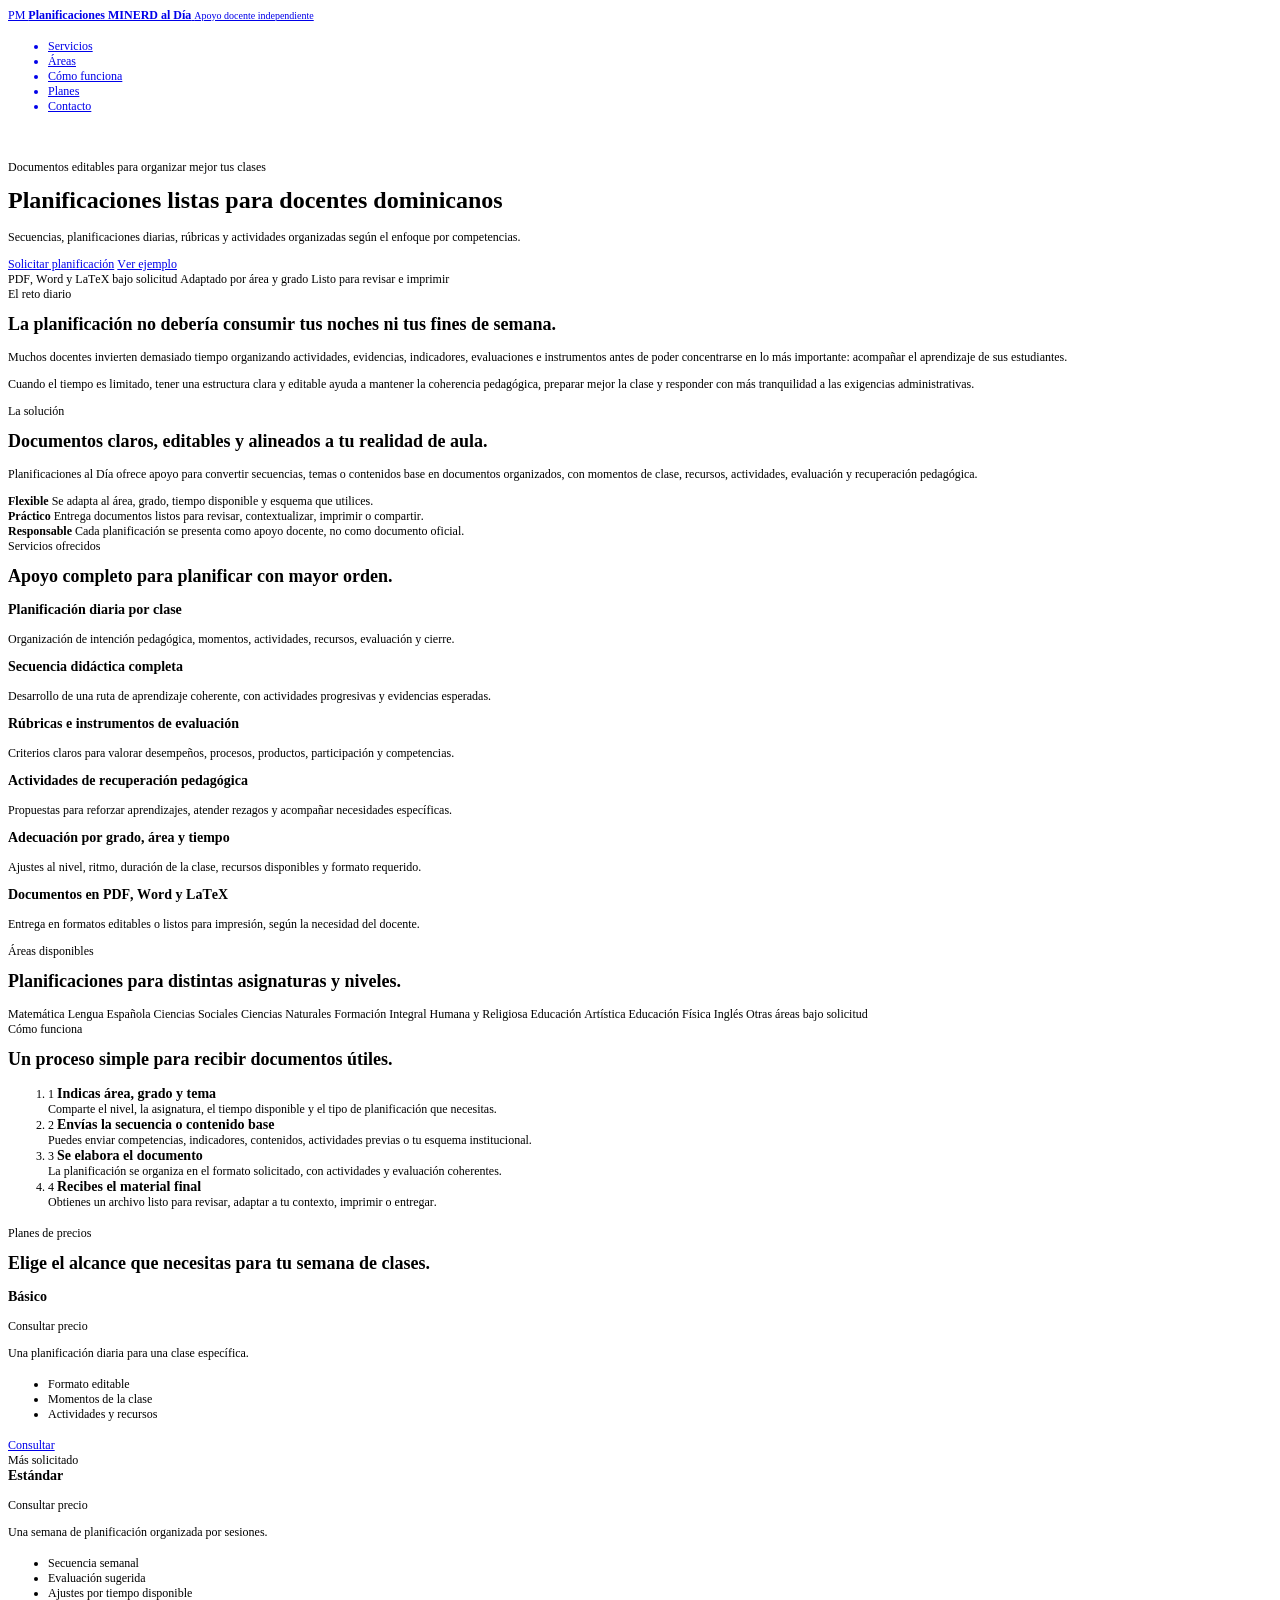
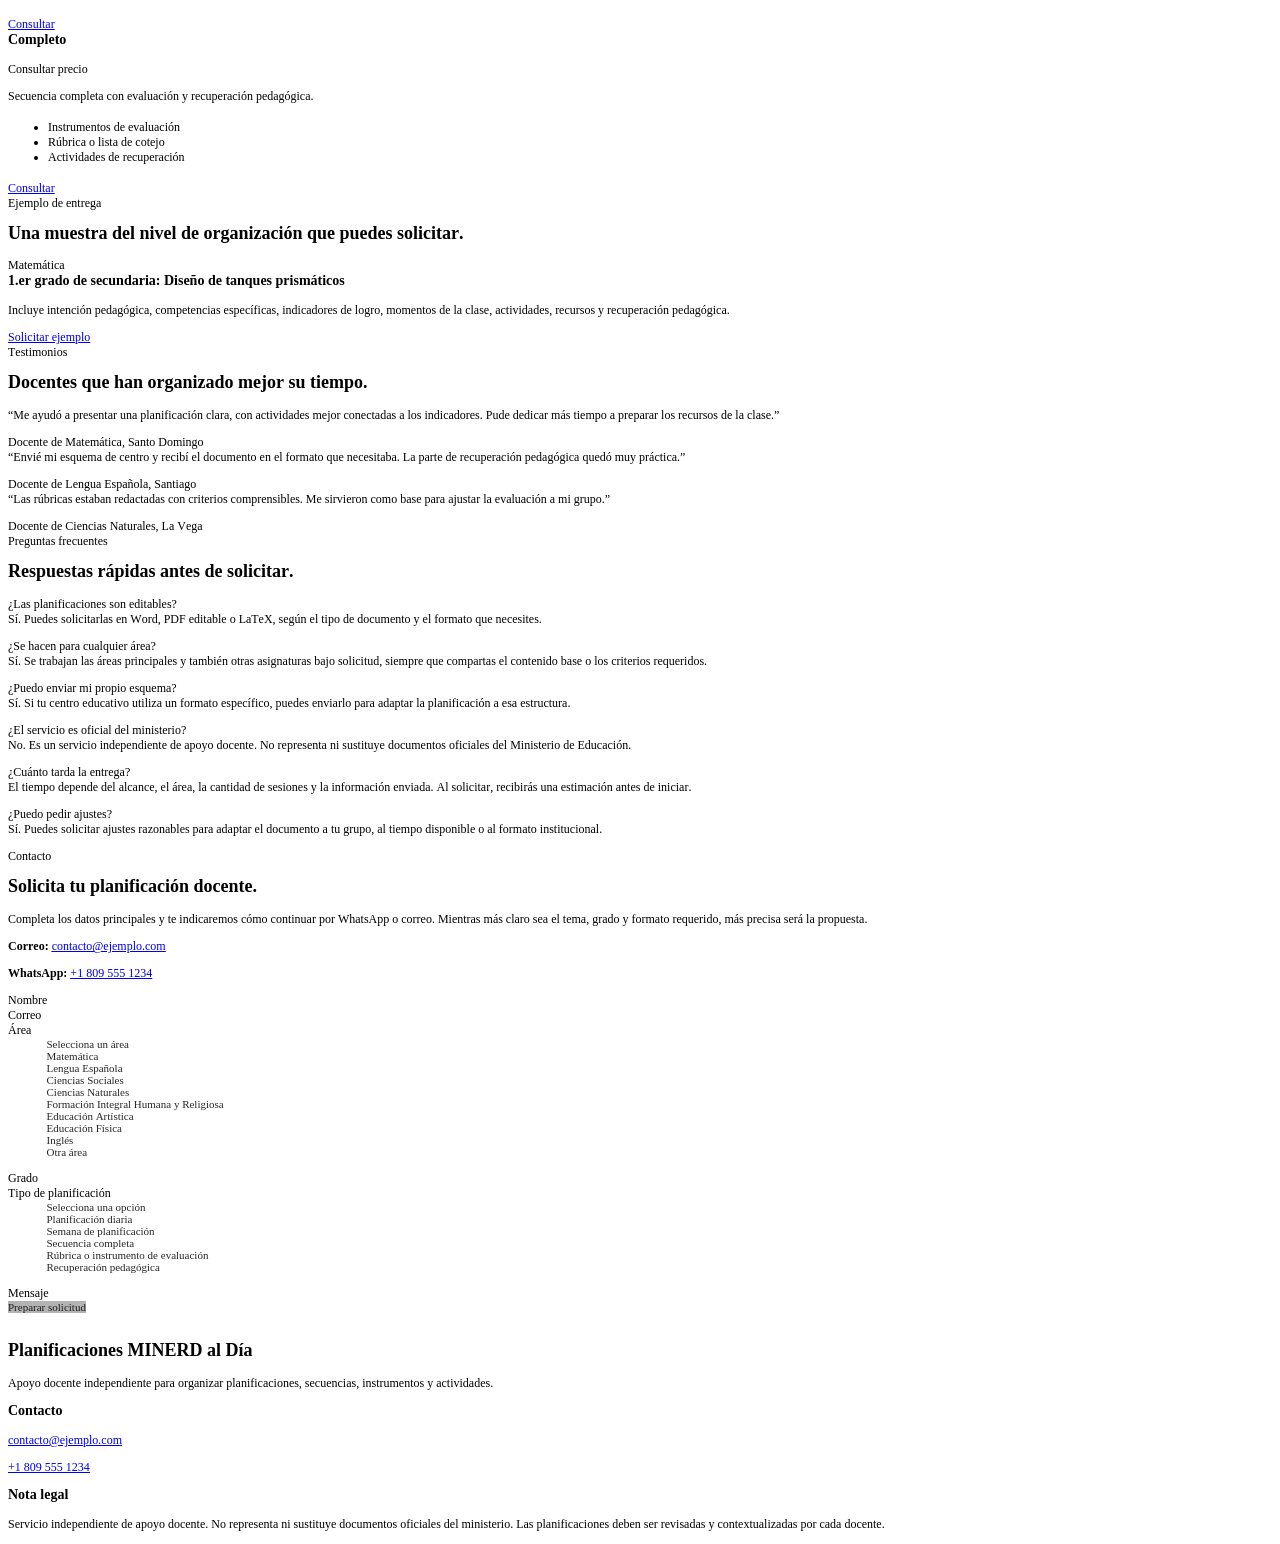
==== index.html @ 09264310 "Add files via upload" ====
<!DOCTYPE html PUBLIC "-//W3C//DTD HTML 4.01//EN" "http://www.w3.org/TR/html4/strict.dtd">
<html>
<head>
  <meta http-equiv="Content-Type" content="text/html; charset=utf-8">
  <meta http-equiv="Content-Style-Type" content="text/css">
  <title></title>
  <meta name="Description" content="Servicio independiente de apoyo docente con planificaciones diarias, secuencias didácticas, rúbricas y actividades organizadas para docentes de República Dominicana.">
  <meta name="Generator" content="Cocoa HTML Writer">
  <meta name="CocoaVersion" content="2685.6">
  <style type="text/css">
    p.p1 {margin: 0.0px 0.0px 0.0px 0.0px; font: 12.0px Times; color: #0000e9; -webkit-text-stroke: #0000e9}
    p.p2 {margin: 0.0px 0.0px 0.0px 0.0px; font: 12.0px Times; -webkit-text-stroke: #000000; min-height: 14.0px}
    p.p3 {margin: 0.0px 0.0px 12.0px 0.0px; font: 12.0px Times; -webkit-text-stroke: #000000}
    p.p5 {margin: 0.0px 0.0px 0.0px 0.0px; font: 12.0px Times; -webkit-text-stroke: #000000}
    p.p9 {margin: 0.0px 0.0px 12.0px 0.0px; font: 12.0px Times; color: #0000e9; -webkit-text-stroke: #0000e9}
    p.p10 {margin: 0.0px 0.0px 0.0px 0.0px; font: 11.0px Times; color: #000000; color: rgba(0, 0, 0, 0.85); -webkit-text-stroke: rgba(0, 0, 0, 0.85); background-color: #ffffff}
    p.p11 {margin: 0.0px 0.0px 0.0px 0.0px; font: 11.0px 'Helvetica Neue'; color: #000000; color: rgba(0, 0, 0, 0.85); -webkit-text-stroke: rgba(0, 0, 0, 0.85); background-color: #ffffff}
    p.p12 {margin: 0.0px 0.0px 0.0px 0.0px; font: 11.0px 'Helvetica Neue'; color: #000000; color: rgba(0, 0, 0, 0.85); -webkit-text-stroke: rgba(0, 0, 0, 0.85); min-height: 13.0px}
    p.p13 {margin: 0.0px 0.0px 0.0px 0.0px; font: 11.0px 'Helvetica Neue'; color: #000000; color: rgba(0, 0, 0, 0.85); -webkit-text-stroke: rgba(0, 0, 0, 0.85)}
    p.p14 {margin: 0.0px 0.0px 12.0px 0.0px; font: 12.0px Times; -webkit-text-stroke: #000000; min-height: 14.0px}
    li.li1 {margin: 0.0px 0.0px 0.0px 0.0px; font: 12.0px Times; color: #0000e9; -webkit-text-stroke: #0000e9}
    li.li5 {margin: 0.0px 0.0px 0.0px 0.0px; font: 12.0px Times; -webkit-text-stroke: #000000}
    span.s1 {text-decoration: underline ; font-kerning: none}
    span.s2 {font: 10.0px Times; text-decoration: underline ; font-kerning: none}
    span.s3 {-webkit-text-stroke: 0px #000000}
    span.s4 {font-kerning: none}
    span.s5 {font-kerning: none; color: #000000; -webkit-text-stroke: 0px #000000}
    span.s6 {font: 14.0px Times; font-kerning: none}
    span.s7 {text-decoration: underline ; font-kerning: none; -webkit-text-stroke: 0px #0000e9}
    span.s8 {font: 11.0px 'Helvetica Neue'; font-kerning: none}
    span.s9 {font: 11.0px Times; font-kerning: none}
    span.s10 {font-kerning: none; background-color: #ffffff}
    span.s11 {font-kerning: none; background-color: #b3b3b3}
    ol.ol1 {list-style-type: decimal}
    ul.ul1 {list-style-type: disc}
  </style>
</head>
<body>
<p class="p1"><span class="s1">PM <b>Planificaciones MINERD al Día</b> </span><span class="s2">Apoyo docente independiente</span></p>
<ul class="ul1">
  <li class="li1"><span class="s3"></span><span class="s1">Servicios</span></li>
  <li class="li1"><span class="s3"></span><span class="s1">Áreas</span></li>
  <li class="li1"><span class="s3"></span><span class="s1">Cómo funciona</span></li>
  <li class="li1"><span class="s3"></span><span class="s1">Planes</span></li>
  <li class="li1"><span class="s3"></span><span class="s1">Contacto</span></li>
</ul>
<p class="p2"><span class="s4"></span><br></p>
<p class="p2"><span class="s4"></span><br></p>
<p class="p3"><span class="s4">Documentos editables para organizar mejor tus clases</span></p>
<h1 style="margin: 0.0px 0.0px 16.1px 0.0px; font: 24.0px Times; -webkit-text-stroke: #000000"><span class="s4"><b>Planificaciones listas para docentes dominicanos</b></span></h1>
<p class="p3"><span class="s4">Secuencias, planificaciones diarias, rúbricas y actividades organizadas según el enfoque por competencias.</span></p>
<p class="p1"><span class="s1">Solicitar planificación</span><span class="s5"> </span><span class="s1">Ver ejemplo</span></p>
<p class="p5"><span class="s4">PDF, Word y LaTeX bajo solicitud Adaptado por área y grado Listo para revisar e imprimir</span></p>
<p class="p3"><span class="s4">El reto diario</span></p>
<h2 style="margin: 0.0px 0.0px 14.9px 0.0px; font: 18.0px Times; -webkit-text-stroke: #000000"><span class="s4"><b>La planificación no debería consumir tus noches ni tus fines de semana.</b></span></h2>
<p class="p3"><span class="s4">Muchos docentes invierten demasiado tiempo organizando actividades, evidencias, indicadores, evaluaciones e instrumentos antes de poder concentrarse en lo más importante: acompañar el aprendizaje de sus estudiantes.</span></p>
<p class="p3"><span class="s4">Cuando el tiempo es limitado, tener una estructura clara y editable ayuda a mantener la coherencia pedagógica, preparar mejor la clase y responder con más tranquilidad a las exigencias administrativas.</span></p>
<p class="p3"><span class="s4">La solución</span></p>
<h2 style="margin: 0.0px 0.0px 14.9px 0.0px; font: 18.0px Times; -webkit-text-stroke: #000000"><span class="s4"><b>Documentos claros, editables y alineados a tu realidad de aula.</b></span></h2>
<p class="p3"><span class="s4">Planificaciones al Día ofrece apoyo para convertir secuencias, temas o contenidos base en documentos organizados, con momentos de clase, recursos, actividades, evaluación y recuperación pedagógica.</span></p>
<p class="p5"><span class="s4"><b>Flexible</b> Se adapta al área, grado, tiempo disponible y esquema que utilices.</span></p>
<p class="p5"><span class="s4"><b>Práctico</b> Entrega documentos listos para revisar, contextualizar, imprimir o compartir.</span></p>
<p class="p5"><span class="s4"><b>Responsable</b> Cada planificación se presenta como apoyo docente, no como documento oficial.</span></p>
<p class="p3"><span class="s4">Servicios ofrecidos</span></p>
<h2 style="margin: 0.0px 0.0px 14.9px 0.0px; font: 18.0px Times; -webkit-text-stroke: #000000"><span class="s4"><b>Apoyo completo para planificar con mayor orden.</b></span></h2>
<h3 style="margin: 0.0px 0.0px 14.0px 0.0px; font: 14.0px Times; -webkit-text-stroke: #000000"><span class="s4"><b>Planificación diaria por clase</b></span></h3>
<p class="p3"><span class="s4">Organización de intención pedagógica, momentos, actividades, recursos, evaluación y cierre.</span></p>
<h3 style="margin: 0.0px 0.0px 14.0px 0.0px; font: 14.0px Times; -webkit-text-stroke: #000000"><span class="s4"><b>Secuencia didáctica completa</b></span></h3>
<p class="p3"><span class="s4">Desarrollo de una ruta de aprendizaje coherente, con actividades progresivas y evidencias esperadas.</span></p>
<h3 style="margin: 0.0px 0.0px 14.0px 0.0px; font: 14.0px Times; -webkit-text-stroke: #000000"><span class="s4"><b>Rúbricas e instrumentos de evaluación</b></span></h3>
<p class="p3"><span class="s4">Criterios claros para valorar desempeños, procesos, productos, participación y competencias.</span></p>
<h3 style="margin: 0.0px 0.0px 14.0px 0.0px; font: 14.0px Times; -webkit-text-stroke: #000000"><span class="s4"><b>Actividades de recuperación pedagógica</b></span></h3>
<p class="p3"><span class="s4">Propuestas para reforzar aprendizajes, atender rezagos y acompañar necesidades específicas.</span></p>
<h3 style="margin: 0.0px 0.0px 14.0px 0.0px; font: 14.0px Times; -webkit-text-stroke: #000000"><span class="s4"><b>Adecuación por grado, área y tiempo</b></span></h3>
<p class="p3"><span class="s4">Ajustes al nivel, ritmo, duración de la clase, recursos disponibles y formato requerido.</span></p>
<h3 style="margin: 0.0px 0.0px 14.0px 0.0px; font: 14.0px Times; -webkit-text-stroke: #000000"><span class="s4"><b>Documentos en PDF, Word y LaTeX</b></span></h3>
<p class="p3"><span class="s4">Entrega en formatos editables o listos para impresión, según la necesidad del docente.</span></p>
<p class="p3"><span class="s4">Áreas disponibles</span></p>
<h2 style="margin: 0.0px 0.0px 14.9px 0.0px; font: 18.0px Times; -webkit-text-stroke: #000000"><span class="s4"><b>Planificaciones para distintas asignaturas y niveles.</b></span></h2>
<p class="p5"><span class="s4">Matemática Lengua Española Ciencias Sociales Ciencias Naturales Formación Integral Humana y Religiosa Educación Artística Educación Física Inglés Otras áreas bajo solicitud</span></p>
<p class="p3"><span class="s4">Cómo funciona</span></p>
<h2 style="margin: 0.0px 0.0px 14.9px 0.0px; font: 18.0px Times; -webkit-text-stroke: #000000"><span class="s4"><b>Un proceso simple para recibir documentos útiles.</b></span></h2>
<ol class="ol1">
  <li class="li5"><span class="s3"></span><span class="s4">1 </span><span class="s6"><b>Indicas área, grado y tema<br>
</b></span><span class="s4">Comparte el nivel, la asignatura, el tiempo disponible y el tipo de planificación que necesitas.</span></li>
  <li class="li5"><span class="s3"></span><span class="s4">2 </span><span class="s6"><b>Envías la secuencia o contenido base<br>
</b></span><span class="s4">Puedes enviar competencias, indicadores, contenidos, actividades previas o tu esquema institucional.</span></li>
  <li class="li5"><span class="s3"></span><span class="s4">3 </span><span class="s6"><b>Se elabora el documento<br>
</b></span><span class="s4">La planificación se organiza en el formato solicitado, con actividades y evaluación coherentes.</span></li>
  <li class="li5"><span class="s3"></span><span class="s4">4 </span><span class="s6"><b>Recibes el material final<br>
</b></span><span class="s4">Obtienes un archivo listo para revisar, adaptar a tu contexto, imprimir o entregar.</span></li>
</ol>
<p class="p3"><span class="s4">Planes de precios</span></p>
<h2 style="margin: 0.0px 0.0px 14.9px 0.0px; font: 18.0px Times; -webkit-text-stroke: #000000"><span class="s4"><b>Elige el alcance que necesitas para tu semana de clases.</b></span></h2>
<h3 style="margin: 0.0px 0.0px 14.0px 0.0px; font: 14.0px Times; -webkit-text-stroke: #000000"><span class="s4"><b>Básico</b></span></h3>
<p class="p3"><span class="s4">Consultar precio</span></p>
<p class="p3"><span class="s4">Una planificación diaria para una clase específica.</span></p>
<ul class="ul1">
  <li class="li5"><span class="s3"></span><span class="s4">Formato editable</span></li>
  <li class="li5"><span class="s3"></span><span class="s4">Momentos de la clase</span></li>
  <li class="li5"><span class="s3"></span><span class="s4">Actividades y recursos</span></li>
</ul>
<p class="p1"><span class="s1">Consultar</span></p>
<p class="p5"><span class="s4">Más solicitado</span></p>
<h3 style="margin: 0.0px 0.0px 14.0px 0.0px; font: 14.0px Times; -webkit-text-stroke: #000000"><span class="s4"><b>Estándar</b></span></h3>
<p class="p3"><span class="s4">Consultar precio</span></p>
<p class="p3"><span class="s4">Una semana de planificación organizada por sesiones.</span></p>
<ul class="ul1">
  <li class="li5"><span class="s3"></span><span class="s4">Secuencia semanal</span></li>
  <li class="li5"><span class="s3"></span><span class="s4">Evaluación sugerida</span></li>
  <li class="li5"><span class="s3"></span><span class="s4">Ajustes por tiempo disponible</span></li>
</ul>
<p class="p1"><span class="s1">Consultar</span></p>
<h3 style="margin: 0.0px 0.0px 14.0px 0.0px; font: 14.0px Times; -webkit-text-stroke: #000000"><span class="s4"><b>Completo</b></span></h3>
<p class="p3"><span class="s4">Consultar precio</span></p>
<p class="p3"><span class="s4">Secuencia completa con evaluación y recuperación pedagógica.</span></p>
<ul class="ul1">
  <li class="li5"><span class="s3"></span><span class="s4">Instrumentos de evaluación</span></li>
  <li class="li5"><span class="s3"></span><span class="s4">Rúbrica o lista de cotejo</span></li>
  <li class="li5"><span class="s3"></span><span class="s4">Actividades de recuperación</span></li>
</ul>
<p class="p1"><span class="s1">Consultar</span></p>
<p class="p3"><span class="s4">Ejemplo de entrega</span></p>
<h2 style="margin: 0.0px 0.0px 14.9px 0.0px; font: 18.0px Times; -webkit-text-stroke: #000000"><span class="s4"><b>Una muestra del nivel de organización que puedes solicitar.</b></span></h2>
<p class="p5"><span class="s4">Matemática</span></p>
<h3 style="margin: 0.0px 0.0px 14.0px 0.0px; font: 14.0px Times; -webkit-text-stroke: #000000"><span class="s4"><b>1.er grado de secundaria: Diseño de tanques prismáticos</b></span></h3>
<p class="p3"><span class="s4">Incluye intención pedagógica, competencias específicas, indicadores de logro, momentos de la clase, actividades, recursos y recuperación pedagógica.</span></p>
<p class="p1"><span class="s1">Solicitar ejemplo</span></p>
<p class="p3"><span class="s4">Testimonios</span></p>
<h2 style="margin: 0.0px 0.0px 14.9px 0.0px; font: 18.0px Times; -webkit-text-stroke: #000000"><span class="s4"><b>Docentes que han organizado mejor su tiempo.</b></span></h2>
<blockquote style="margin: 0.0px 40.0px 12.0px 40.0px; text-indent: -40.0px; font: 12.0px Times; -webkit-text-stroke: #000000"><span class="s4">“Me ayudó a presentar una planificación clara, con actividades mejor conectadas a los indicadores. Pude dedicar más tiempo a preparar los recursos de la clase.”</span></blockquote>
<p class="p5"><span class="s4">Docente de Matemática, Santo Domingo</span></p>
<blockquote style="margin: 0.0px 40.0px 12.0px 40.0px; text-indent: -40.0px; font: 12.0px Times; -webkit-text-stroke: #000000"><span class="s4">“Envié mi esquema de centro y recibí el documento en el formato que necesitaba. La parte de recuperación pedagógica quedó muy práctica.”</span></blockquote>
<p class="p5"><span class="s4">Docente de Lengua Española, Santiago</span></p>
<blockquote style="margin: 0.0px 40.0px 12.0px 40.0px; text-indent: -40.0px; font: 12.0px Times; -webkit-text-stroke: #000000"><span class="s4">“Las rúbricas estaban redactadas con criterios comprensibles. Me sirvieron como base para ajustar la evaluación a mi grupo.”</span></blockquote>
<p class="p5"><span class="s4">Docente de Ciencias Naturales, La Vega</span></p>
<p class="p3"><span class="s4">Preguntas frecuentes</span></p>
<h2 style="margin: 0.0px 0.0px 14.9px 0.0px; font: 18.0px Times; -webkit-text-stroke: #000000"><span class="s4"><b>Respuestas rápidas antes de solicitar.</b></span></h2>
<p class="p5"><span class="s4">¿Las planificaciones son editables?</span></p>
<p class="p3"><span class="s4">Sí. Puedes solicitarlas en Word, PDF editable o LaTeX, según el tipo de documento y el formato que necesites.</span></p>
<p class="p5"><span class="s4">¿Se hacen para cualquier área?</span></p>
<p class="p3"><span class="s4">Sí. Se trabajan las áreas principales y también otras asignaturas bajo solicitud, siempre que compartas el contenido base o los criterios requeridos.</span></p>
<p class="p5"><span class="s4">¿Puedo enviar mi propio esquema?</span></p>
<p class="p3"><span class="s4">Sí. Si tu centro educativo utiliza un formato específico, puedes enviarlo para adaptar la planificación a esa estructura.</span></p>
<p class="p5"><span class="s4">¿El servicio es oficial del ministerio?</span></p>
<p class="p3"><span class="s4">No. Es un servicio independiente de apoyo docente. No representa ni sustituye documentos oficiales del Ministerio de Educación.</span></p>
<p class="p5"><span class="s4">¿Cuánto tarda la entrega?</span></p>
<p class="p3"><span class="s4">El tiempo depende del alcance, el área, la cantidad de sesiones y la información enviada. Al solicitar, recibirás una estimación antes de iniciar.</span></p>
<p class="p5"><span class="s4">¿Puedo pedir ajustes?</span></p>
<p class="p3"><span class="s4">Sí. Puedes solicitar ajustes razonables para adaptar el documento a tu grupo, al tiempo disponible o al formato institucional.</span></p>
<p class="p3"><span class="s4">Contacto</span></p>
<h2 style="margin: 0.0px 0.0px 14.9px 0.0px; font: 18.0px Times; -webkit-text-stroke: #000000"><span class="s4"><b>Solicita tu planificación docente.</b></span></h2>
<p class="p3"><span class="s4">Completa los datos principales y te indicaremos cómo continuar por WhatsApp o correo. Mientras más claro sea el tema, grado y formato requerido, más precisa será la propuesta.</span></p>
<p class="p9"><span class="s5"><b>Correo:</b> <a href="mailto:contacto@ejemplo.com"><span class="s7">contacto@ejemplo.com</span></a></span></p>
<p class="p9"><span class="s5"><b>WhatsApp:</b> <a href="https://wa.me/18095551234?text=Hola%2C%20quiero%20solicitar%20una%20planificaci%C3%B3n%20docente."><span class="s7">+1 809 555 1234</span></a></span></p>
<p class="p5"><span class="s4">Nombre</span></p>
<p class="p5"><span class="s4">Correo</span></p>
<p class="p5"><span class="s4">Área</span></p>
<p class="p10"><span class="s8"><span class="Apple-converted-space">              </span></span><span class="s4">Selecciona un área</span></p>
<p class="p11"><span class="s4"><span class="Apple-converted-space">              </span></span><span class="s9">Matemática</span></p>
<p class="p10"><span class="s8"><span class="Apple-converted-space">              </span></span><span class="s4">Lengua Española</span></p>
<p class="p10"><span class="s8"><span class="Apple-converted-space">              </span></span><span class="s4">Ciencias Sociales</span></p>
<p class="p10"><span class="s8"><span class="Apple-converted-space">              </span></span><span class="s4">Ciencias Naturales</span></p>
<p class="p10"><span class="s8"><span class="Apple-converted-space">              </span></span><span class="s4">Formación Integral Humana y Religiosa</span></p>
<p class="p10"><span class="s8"><span class="Apple-converted-space">              </span></span><span class="s4">Educación Artística</span></p>
<p class="p10"><span class="s8"><span class="Apple-converted-space">              </span></span><span class="s4">Educación Física</span></p>
<p class="p11"><span class="s4"><span class="Apple-converted-space">              </span></span><span class="s9">Inglés</span></p>
<p class="p11"><span class="s4"><span class="Apple-converted-space">              </span></span><span class="s9">Otra área</span></p>
<p class="p12"><span class="s10"><span class="Apple-converted-space">            </span></span></p>
<p class="p5"><span class="s4">Grado</span></p>
<p class="p5"><span class="s4">Tipo de planificación</span></p>
<p class="p10"><span class="s8"><span class="Apple-converted-space">              </span></span><span class="s4">Selecciona una opción</span></p>
<p class="p10"><span class="s8"><span class="Apple-converted-space">              </span></span><span class="s4">Planificación diaria</span></p>
<p class="p10"><span class="s8"><span class="Apple-converted-space">              </span></span><span class="s4">Semana de planificación</span></p>
<p class="p10"><span class="s8"><span class="Apple-converted-space">              </span></span><span class="s4">Secuencia completa</span></p>
<p class="p10"><span class="s8"><span class="Apple-converted-space">              </span></span><span class="s4">Rúbrica o instrumento de evaluación</span></p>
<p class="p10"><span class="s8"><span class="Apple-converted-space">              </span></span><span class="s4">Recuperación pedagógica</span></p>
<p class="p12"><span class="s10"><span class="Apple-converted-space">            </span></span></p>
<p class="p5"><span class="s4">Mensaje</span></p>
<p class="p13"><span class="s11">Preparar solicitud</span></p>
<p class="p14"><span class="s4"></span><br></p>
<h2 style="margin: 0.0px 0.0px 14.9px 0.0px; font: 18.0px Times; -webkit-text-stroke: #000000"><span class="s4"><b>Planificaciones MINERD al Día</b></span></h2>
<p class="p3"><span class="s4">Apoyo docente independiente para organizar planificaciones, secuencias, instrumentos y actividades.</span></p>
<h3 style="margin: 0.0px 0.0px 14.0px 0.0px; font: 14.0px Times; -webkit-text-stroke: #000000"><span class="s4"><b>Contacto</b></span></h3>
<p class="p9"><span class="s1"><a href="mailto:contacto@ejemplo.com">contacto@ejemplo.com</a></span></p>
<p class="p9"><span class="s1"><a href="https://wa.me/18095551234?text=Hola%2C%20quiero%20solicitar%20una%20planificaci%C3%B3n%20docente.">+1 809 555 1234</a></span></p>
<h3 style="margin: 0.0px 0.0px 14.0px 0.0px; font: 14.0px Times; -webkit-text-stroke: #000000"><span class="s4"><b>Nota legal</b></span></h3>
<p class="p3"><span class="s4">Servicio independiente de apoyo docente. No representa ni sustituye documentos oficiales del ministerio. Las planificaciones deben ser revisadas y contextualizadas por cada docente.</span></p>
</body>
</html>
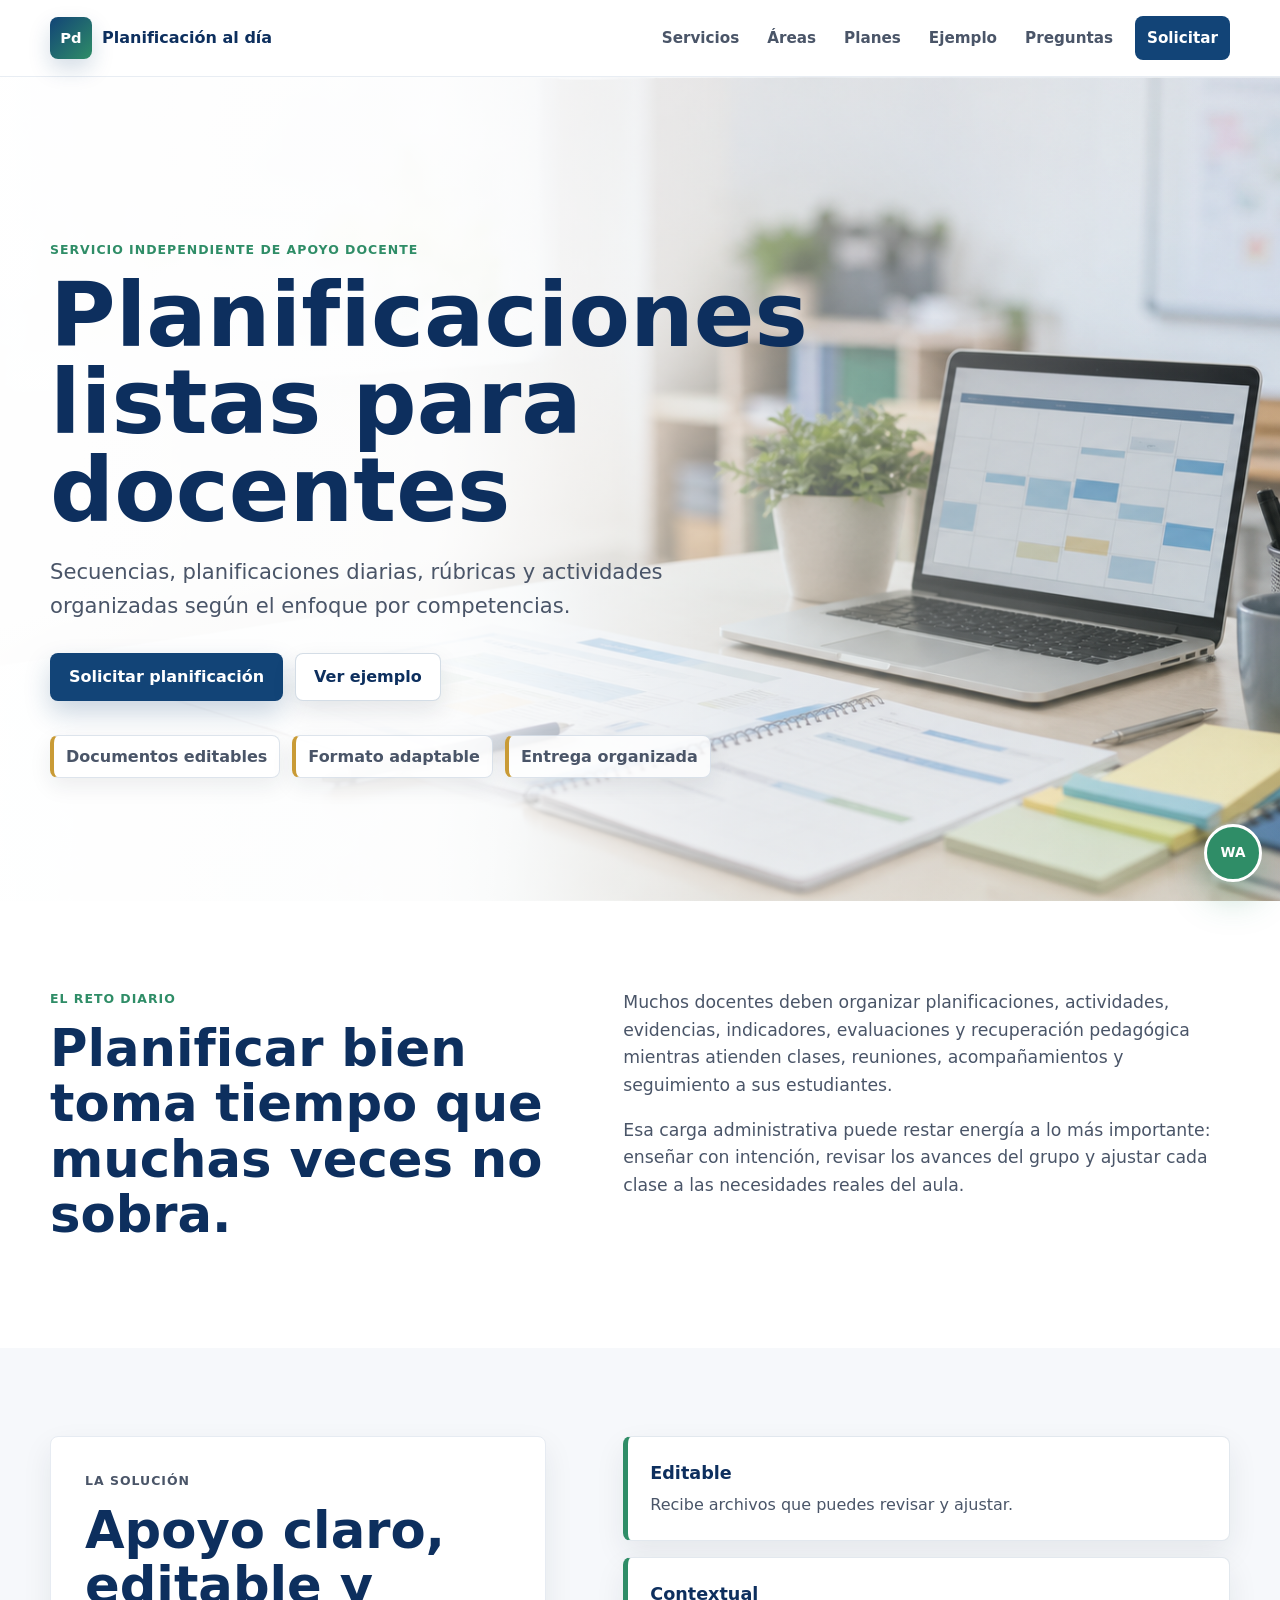
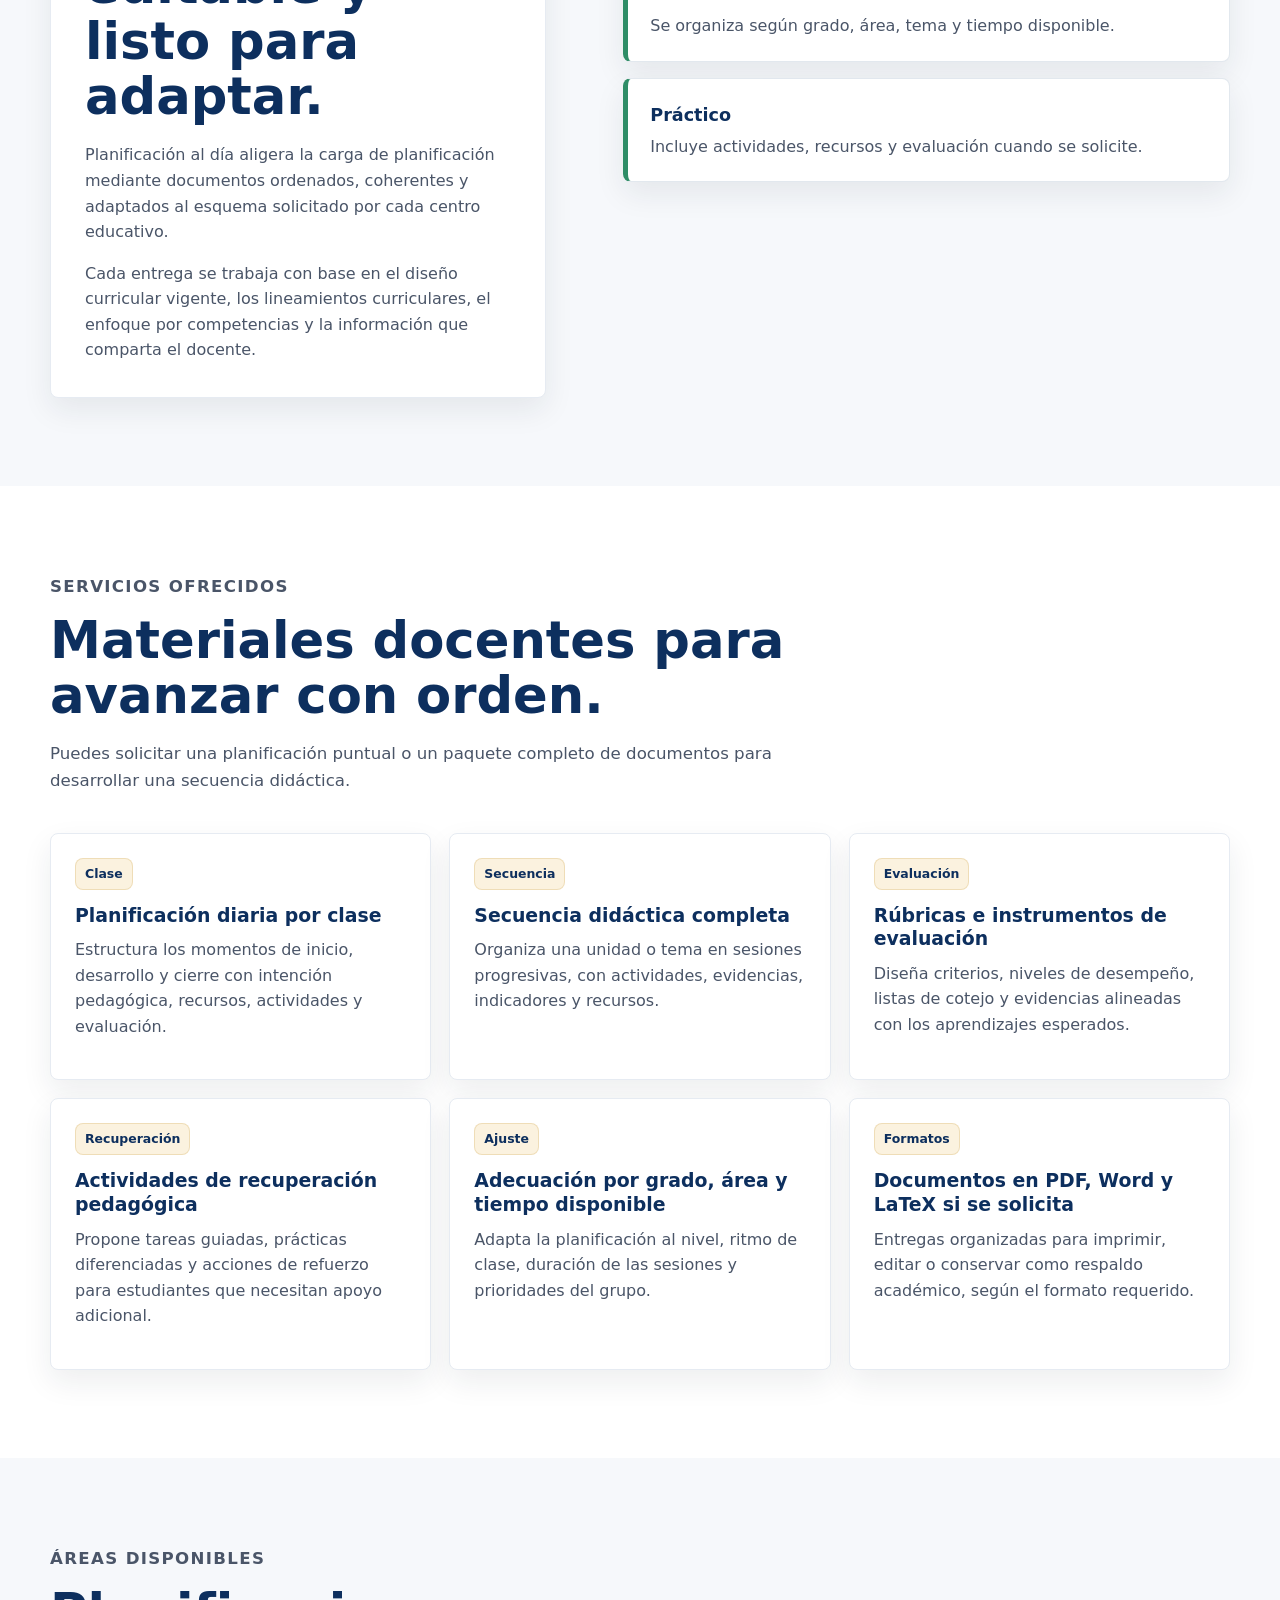
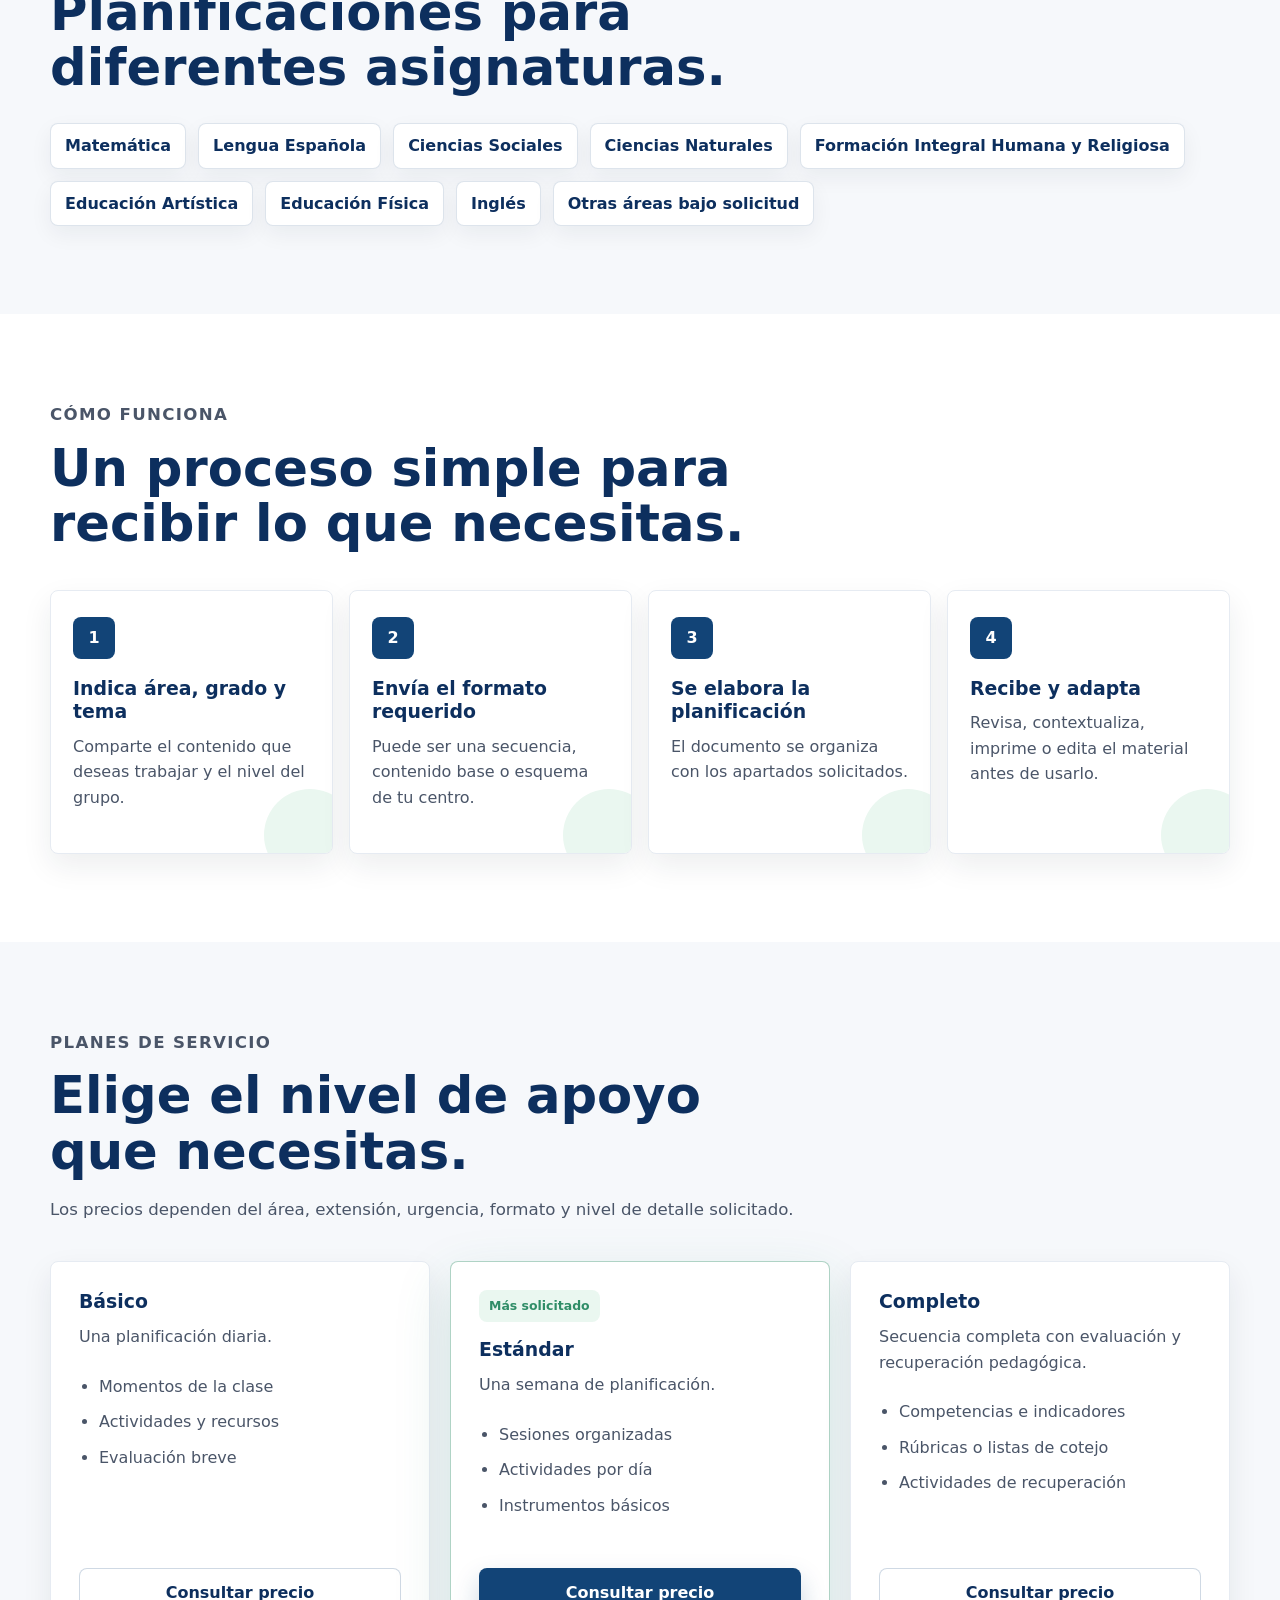
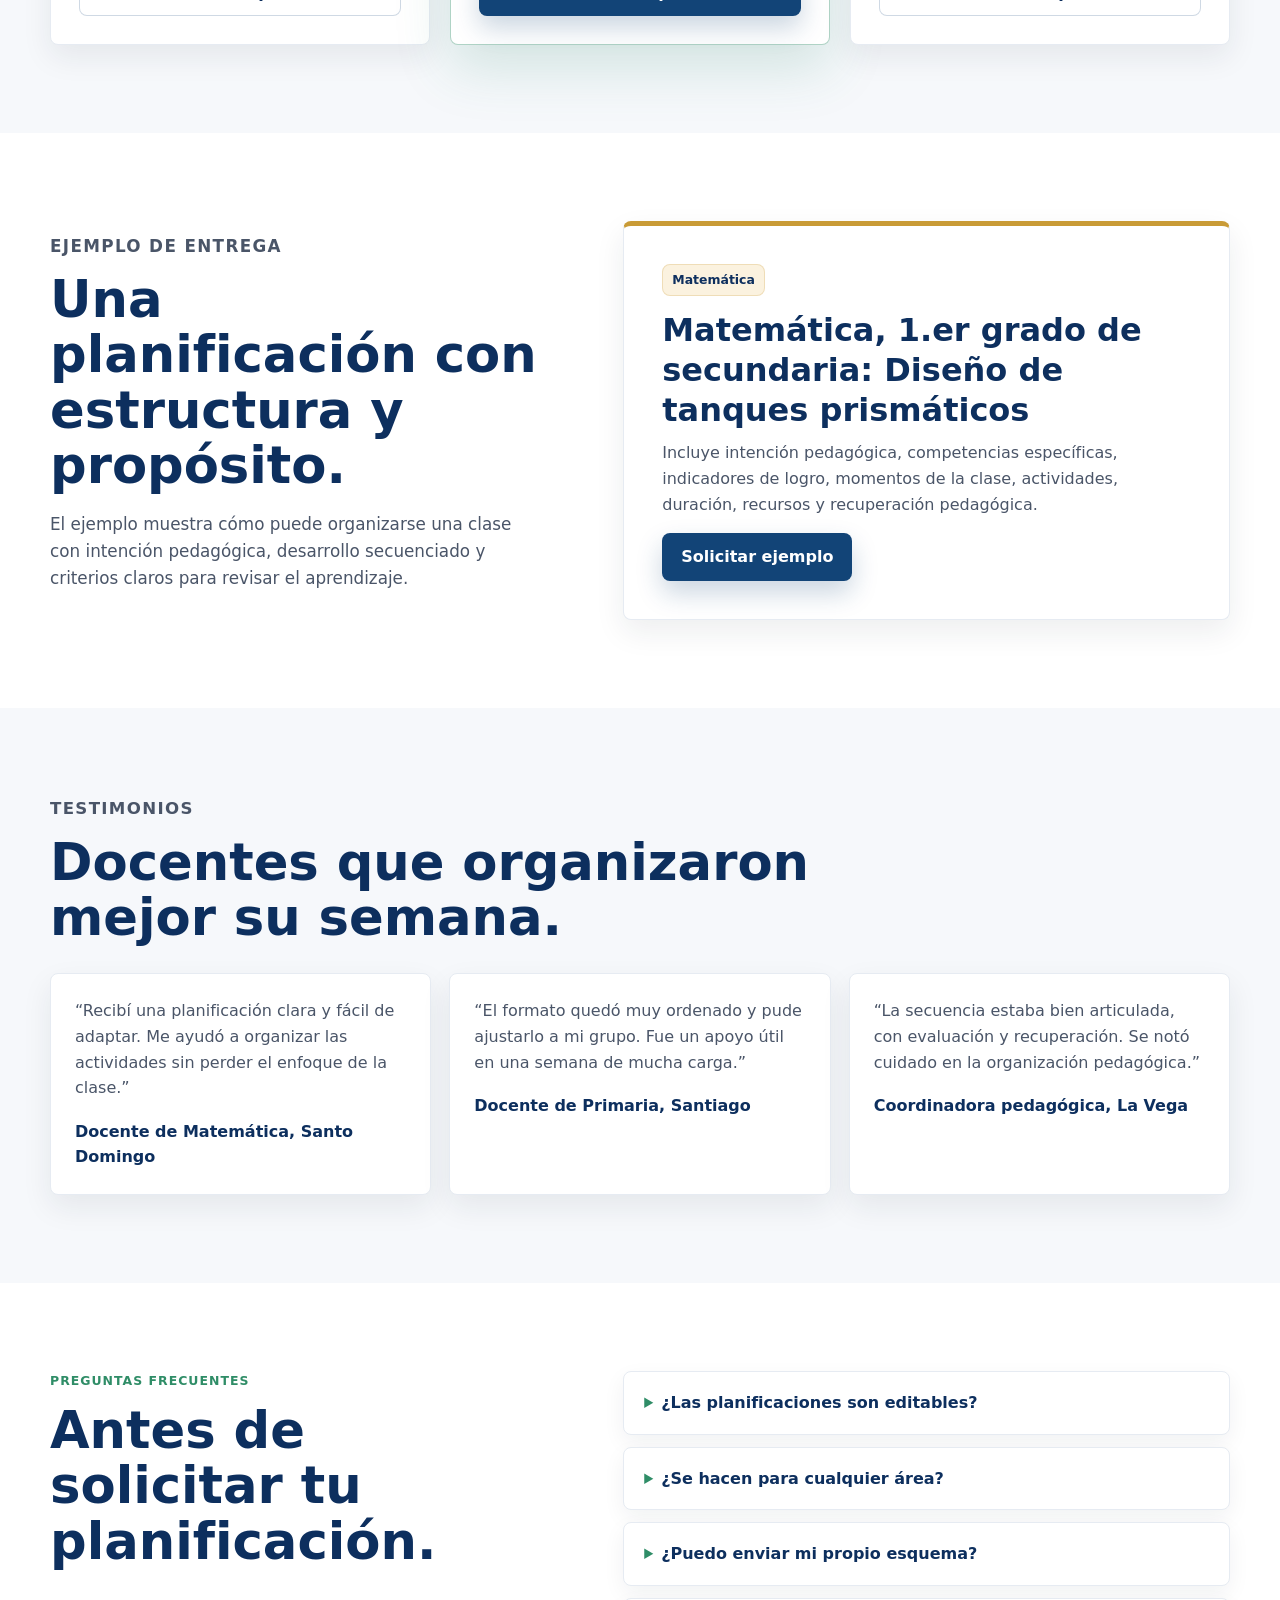
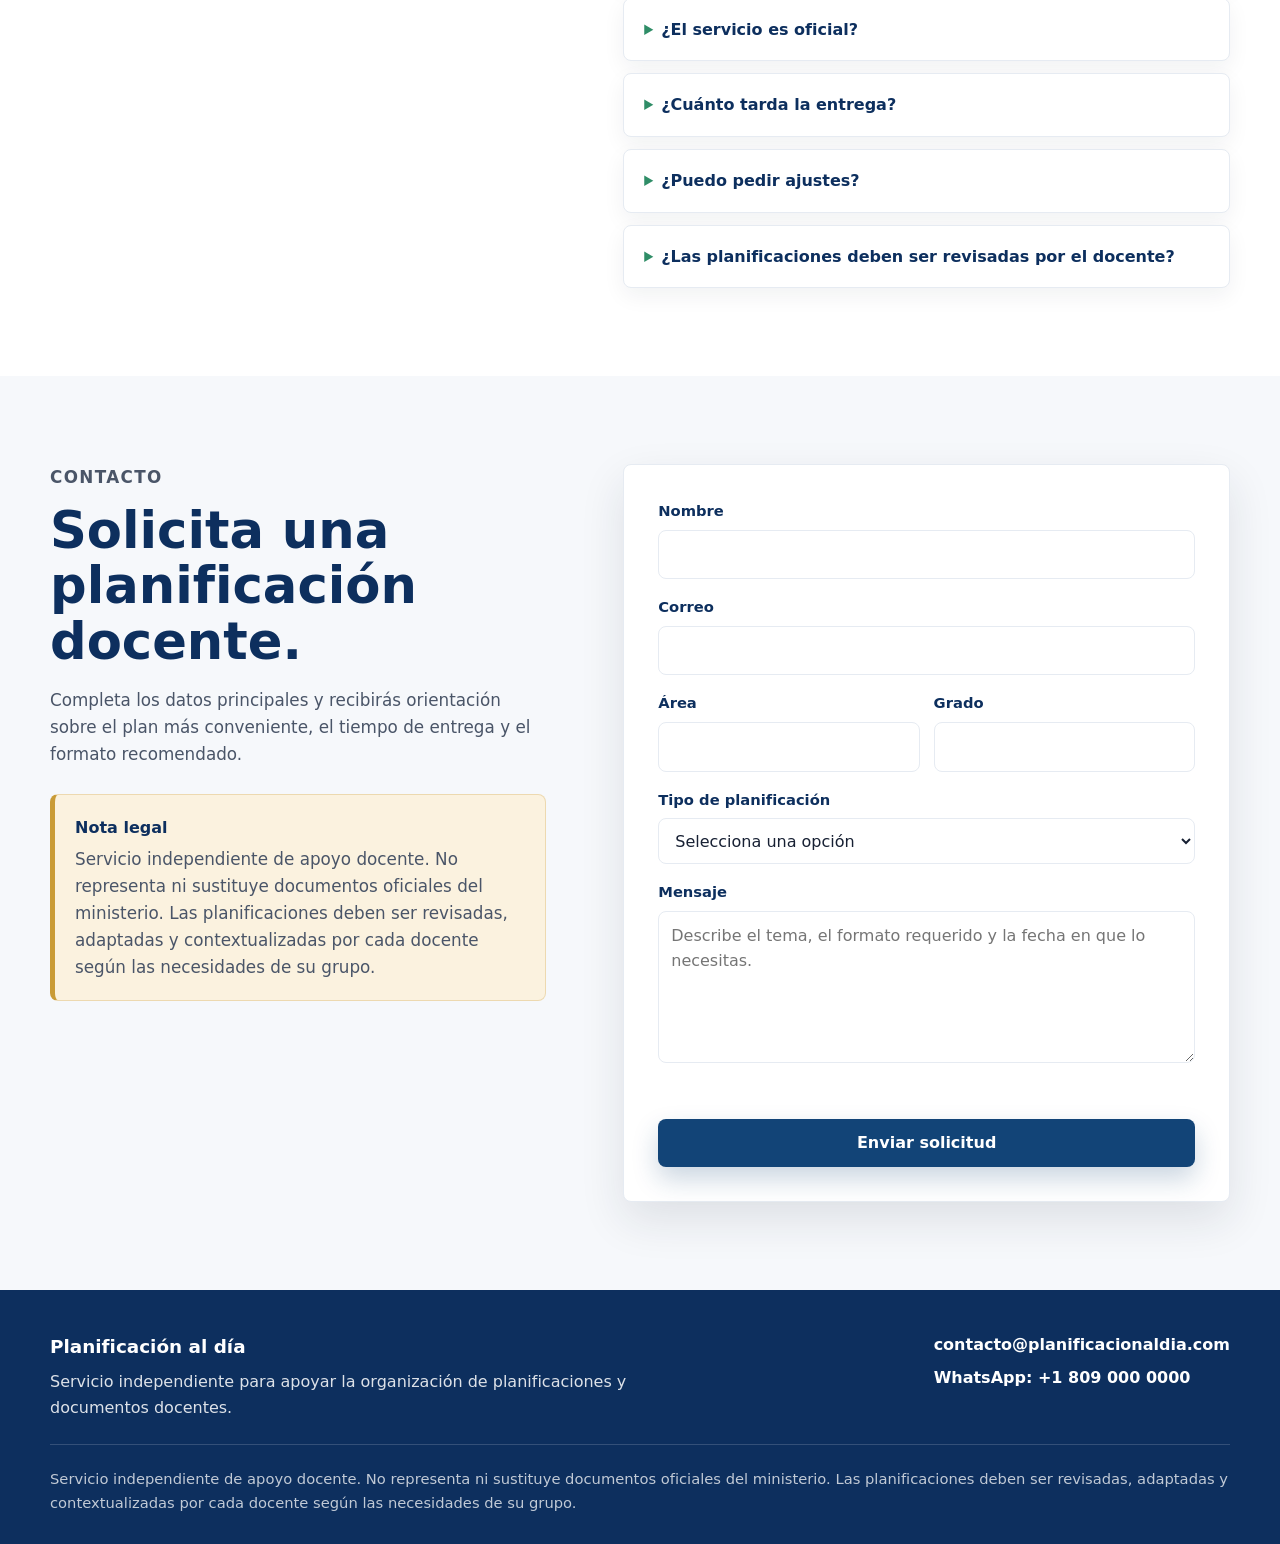
==== commit 2e99f777: "Add files via upload" ====
--- a/index.html
+++ b/index.html
@@ -1,190 +1,531 @@
-<!DOCTYPE html PUBLIC "-//W3C//DTD HTML 4.01//EN" "http://www.w3.org/TR/html4/strict.dtd">
-<html>
-<head>
-  <meta http-equiv="Content-Type" content="text/html; charset=utf-8">
-  <meta http-equiv="Content-Style-Type" content="text/css">
-  <title></title>
-  <meta name="Description" content="Servicio independiente de apoyo docente con planificaciones diarias, secuencias didácticas, rúbricas y actividades organizadas para docentes de República Dominicana.">
-  <meta name="Generator" content="Cocoa HTML Writer">
-  <meta name="CocoaVersion" content="2685.6">
-  <style type="text/css">
-    p.p1 {margin: 0.0px 0.0px 0.0px 0.0px; font: 12.0px Times; color: #0000e9; -webkit-text-stroke: #0000e9}
-    p.p2 {margin: 0.0px 0.0px 0.0px 0.0px; font: 12.0px Times; -webkit-text-stroke: #000000; min-height: 14.0px}
-    p.p3 {margin: 0.0px 0.0px 12.0px 0.0px; font: 12.0px Times; -webkit-text-stroke: #000000}
-    p.p5 {margin: 0.0px 0.0px 0.0px 0.0px; font: 12.0px Times; -webkit-text-stroke: #000000}
-    p.p9 {margin: 0.0px 0.0px 12.0px 0.0px; font: 12.0px Times; color: #0000e9; -webkit-text-stroke: #0000e9}
-    p.p10 {margin: 0.0px 0.0px 0.0px 0.0px; font: 11.0px Times; color: #000000; color: rgba(0, 0, 0, 0.85); -webkit-text-stroke: rgba(0, 0, 0, 0.85); background-color: #ffffff}
-    p.p11 {margin: 0.0px 0.0px 0.0px 0.0px; font: 11.0px 'Helvetica Neue'; color: #000000; color: rgba(0, 0, 0, 0.85); -webkit-text-stroke: rgba(0, 0, 0, 0.85); background-color: #ffffff}
-    p.p12 {margin: 0.0px 0.0px 0.0px 0.0px; font: 11.0px 'Helvetica Neue'; color: #000000; color: rgba(0, 0, 0, 0.85); -webkit-text-stroke: rgba(0, 0, 0, 0.85); min-height: 13.0px}
-    p.p13 {margin: 0.0px 0.0px 0.0px 0.0px; font: 11.0px 'Helvetica Neue'; color: #000000; color: rgba(0, 0, 0, 0.85); -webkit-text-stroke: rgba(0, 0, 0, 0.85)}
-    p.p14 {margin: 0.0px 0.0px 12.0px 0.0px; font: 12.0px Times; -webkit-text-stroke: #000000; min-height: 14.0px}
-    li.li1 {margin: 0.0px 0.0px 0.0px 0.0px; font: 12.0px Times; color: #0000e9; -webkit-text-stroke: #0000e9}
-    li.li5 {margin: 0.0px 0.0px 0.0px 0.0px; font: 12.0px Times; -webkit-text-stroke: #000000}
-    span.s1 {text-decoration: underline ; font-kerning: none}
-    span.s2 {font: 10.0px Times; text-decoration: underline ; font-kerning: none}
-    span.s3 {-webkit-text-stroke: 0px #000000}
-    span.s4 {font-kerning: none}
-    span.s5 {font-kerning: none; color: #000000; -webkit-text-stroke: 0px #000000}
-    span.s6 {font: 14.0px Times; font-kerning: none}
-    span.s7 {text-decoration: underline ; font-kerning: none; -webkit-text-stroke: 0px #0000e9}
-    span.s8 {font: 11.0px 'Helvetica Neue'; font-kerning: none}
-    span.s9 {font: 11.0px Times; font-kerning: none}
-    span.s10 {font-kerning: none; background-color: #ffffff}
-    span.s11 {font-kerning: none; background-color: #b3b3b3}
-    ol.ol1 {list-style-type: decimal}
-    ul.ul1 {list-style-type: disc}
-  </style>
-</head>
-<body>
-<p class="p1"><span class="s1">PM <b>Planificaciones MINERD al Día</b> </span><span class="s2">Apoyo docente independiente</span></p>
-<ul class="ul1">
-  <li class="li1"><span class="s3"></span><span class="s1">Servicios</span></li>
-  <li class="li1"><span class="s3"></span><span class="s1">Áreas</span></li>
-  <li class="li1"><span class="s3"></span><span class="s1">Cómo funciona</span></li>
-  <li class="li1"><span class="s3"></span><span class="s1">Planes</span></li>
-  <li class="li1"><span class="s3"></span><span class="s1">Contacto</span></li>
-</ul>
-<p class="p2"><span class="s4"></span><br></p>
-<p class="p2"><span class="s4"></span><br></p>
-<p class="p3"><span class="s4">Documentos editables para organizar mejor tus clases</span></p>
-<h1 style="margin: 0.0px 0.0px 16.1px 0.0px; font: 24.0px Times; -webkit-text-stroke: #000000"><span class="s4"><b>Planificaciones listas para docentes dominicanos</b></span></h1>
-<p class="p3"><span class="s4">Secuencias, planificaciones diarias, rúbricas y actividades organizadas según el enfoque por competencias.</span></p>
-<p class="p1"><span class="s1">Solicitar planificación</span><span class="s5"> </span><span class="s1">Ver ejemplo</span></p>
-<p class="p5"><span class="s4">PDF, Word y LaTeX bajo solicitud Adaptado por área y grado Listo para revisar e imprimir</span></p>
-<p class="p3"><span class="s4">El reto diario</span></p>
-<h2 style="margin: 0.0px 0.0px 14.9px 0.0px; font: 18.0px Times; -webkit-text-stroke: #000000"><span class="s4"><b>La planificación no debería consumir tus noches ni tus fines de semana.</b></span></h2>
-<p class="p3"><span class="s4">Muchos docentes invierten demasiado tiempo organizando actividades, evidencias, indicadores, evaluaciones e instrumentos antes de poder concentrarse en lo más importante: acompañar el aprendizaje de sus estudiantes.</span></p>
-<p class="p3"><span class="s4">Cuando el tiempo es limitado, tener una estructura clara y editable ayuda a mantener la coherencia pedagógica, preparar mejor la clase y responder con más tranquilidad a las exigencias administrativas.</span></p>
-<p class="p3"><span class="s4">La solución</span></p>
-<h2 style="margin: 0.0px 0.0px 14.9px 0.0px; font: 18.0px Times; -webkit-text-stroke: #000000"><span class="s4"><b>Documentos claros, editables y alineados a tu realidad de aula.</b></span></h2>
-<p class="p3"><span class="s4">Planificaciones al Día ofrece apoyo para convertir secuencias, temas o contenidos base en documentos organizados, con momentos de clase, recursos, actividades, evaluación y recuperación pedagógica.</span></p>
-<p class="p5"><span class="s4"><b>Flexible</b> Se adapta al área, grado, tiempo disponible y esquema que utilices.</span></p>
-<p class="p5"><span class="s4"><b>Práctico</b> Entrega documentos listos para revisar, contextualizar, imprimir o compartir.</span></p>
-<p class="p5"><span class="s4"><b>Responsable</b> Cada planificación se presenta como apoyo docente, no como documento oficial.</span></p>
-<p class="p3"><span class="s4">Servicios ofrecidos</span></p>
-<h2 style="margin: 0.0px 0.0px 14.9px 0.0px; font: 18.0px Times; -webkit-text-stroke: #000000"><span class="s4"><b>Apoyo completo para planificar con mayor orden.</b></span></h2>
-<h3 style="margin: 0.0px 0.0px 14.0px 0.0px; font: 14.0px Times; -webkit-text-stroke: #000000"><span class="s4"><b>Planificación diaria por clase</b></span></h3>
-<p class="p3"><span class="s4">Organización de intención pedagógica, momentos, actividades, recursos, evaluación y cierre.</span></p>
-<h3 style="margin: 0.0px 0.0px 14.0px 0.0px; font: 14.0px Times; -webkit-text-stroke: #000000"><span class="s4"><b>Secuencia didáctica completa</b></span></h3>
-<p class="p3"><span class="s4">Desarrollo de una ruta de aprendizaje coherente, con actividades progresivas y evidencias esperadas.</span></p>
-<h3 style="margin: 0.0px 0.0px 14.0px 0.0px; font: 14.0px Times; -webkit-text-stroke: #000000"><span class="s4"><b>Rúbricas e instrumentos de evaluación</b></span></h3>
-<p class="p3"><span class="s4">Criterios claros para valorar desempeños, procesos, productos, participación y competencias.</span></p>
-<h3 style="margin: 0.0px 0.0px 14.0px 0.0px; font: 14.0px Times; -webkit-text-stroke: #000000"><span class="s4"><b>Actividades de recuperación pedagógica</b></span></h3>
-<p class="p3"><span class="s4">Propuestas para reforzar aprendizajes, atender rezagos y acompañar necesidades específicas.</span></p>
-<h3 style="margin: 0.0px 0.0px 14.0px 0.0px; font: 14.0px Times; -webkit-text-stroke: #000000"><span class="s4"><b>Adecuación por grado, área y tiempo</b></span></h3>
-<p class="p3"><span class="s4">Ajustes al nivel, ritmo, duración de la clase, recursos disponibles y formato requerido.</span></p>
-<h3 style="margin: 0.0px 0.0px 14.0px 0.0px; font: 14.0px Times; -webkit-text-stroke: #000000"><span class="s4"><b>Documentos en PDF, Word y LaTeX</b></span></h3>
-<p class="p3"><span class="s4">Entrega en formatos editables o listos para impresión, según la necesidad del docente.</span></p>
-<p class="p3"><span class="s4">Áreas disponibles</span></p>
-<h2 style="margin: 0.0px 0.0px 14.9px 0.0px; font: 18.0px Times; -webkit-text-stroke: #000000"><span class="s4"><b>Planificaciones para distintas asignaturas y niveles.</b></span></h2>
-<p class="p5"><span class="s4">Matemática Lengua Española Ciencias Sociales Ciencias Naturales Formación Integral Humana y Religiosa Educación Artística Educación Física Inglés Otras áreas bajo solicitud</span></p>
-<p class="p3"><span class="s4">Cómo funciona</span></p>
-<h2 style="margin: 0.0px 0.0px 14.9px 0.0px; font: 18.0px Times; -webkit-text-stroke: #000000"><span class="s4"><b>Un proceso simple para recibir documentos útiles.</b></span></h2>
-<ol class="ol1">
-  <li class="li5"><span class="s3"></span><span class="s4">1 </span><span class="s6"><b>Indicas área, grado y tema<br>
-</b></span><span class="s4">Comparte el nivel, la asignatura, el tiempo disponible y el tipo de planificación que necesitas.</span></li>
-  <li class="li5"><span class="s3"></span><span class="s4">2 </span><span class="s6"><b>Envías la secuencia o contenido base<br>
-</b></span><span class="s4">Puedes enviar competencias, indicadores, contenidos, actividades previas o tu esquema institucional.</span></li>
-  <li class="li5"><span class="s3"></span><span class="s4">3 </span><span class="s6"><b>Se elabora el documento<br>
-</b></span><span class="s4">La planificación se organiza en el formato solicitado, con actividades y evaluación coherentes.</span></li>
-  <li class="li5"><span class="s3"></span><span class="s4">4 </span><span class="s6"><b>Recibes el material final<br>
-</b></span><span class="s4">Obtienes un archivo listo para revisar, adaptar a tu contexto, imprimir o entregar.</span></li>
-</ol>
-<p class="p3"><span class="s4">Planes de precios</span></p>
-<h2 style="margin: 0.0px 0.0px 14.9px 0.0px; font: 18.0px Times; -webkit-text-stroke: #000000"><span class="s4"><b>Elige el alcance que necesitas para tu semana de clases.</b></span></h2>
-<h3 style="margin: 0.0px 0.0px 14.0px 0.0px; font: 14.0px Times; -webkit-text-stroke: #000000"><span class="s4"><b>Básico</b></span></h3>
-<p class="p3"><span class="s4">Consultar precio</span></p>
-<p class="p3"><span class="s4">Una planificación diaria para una clase específica.</span></p>
-<ul class="ul1">
-  <li class="li5"><span class="s3"></span><span class="s4">Formato editable</span></li>
-  <li class="li5"><span class="s3"></span><span class="s4">Momentos de la clase</span></li>
-  <li class="li5"><span class="s3"></span><span class="s4">Actividades y recursos</span></li>
-</ul>
-<p class="p1"><span class="s1">Consultar</span></p>
-<p class="p5"><span class="s4">Más solicitado</span></p>
-<h3 style="margin: 0.0px 0.0px 14.0px 0.0px; font: 14.0px Times; -webkit-text-stroke: #000000"><span class="s4"><b>Estándar</b></span></h3>
-<p class="p3"><span class="s4">Consultar precio</span></p>
-<p class="p3"><span class="s4">Una semana de planificación organizada por sesiones.</span></p>
-<ul class="ul1">
-  <li class="li5"><span class="s3"></span><span class="s4">Secuencia semanal</span></li>
-  <li class="li5"><span class="s3"></span><span class="s4">Evaluación sugerida</span></li>
-  <li class="li5"><span class="s3"></span><span class="s4">Ajustes por tiempo disponible</span></li>
-</ul>
-<p class="p1"><span class="s1">Consultar</span></p>
-<h3 style="margin: 0.0px 0.0px 14.0px 0.0px; font: 14.0px Times; -webkit-text-stroke: #000000"><span class="s4"><b>Completo</b></span></h3>
-<p class="p3"><span class="s4">Consultar precio</span></p>
-<p class="p3"><span class="s4">Secuencia completa con evaluación y recuperación pedagógica.</span></p>
-<ul class="ul1">
-  <li class="li5"><span class="s3"></span><span class="s4">Instrumentos de evaluación</span></li>
-  <li class="li5"><span class="s3"></span><span class="s4">Rúbrica o lista de cotejo</span></li>
-  <li class="li5"><span class="s3"></span><span class="s4">Actividades de recuperación</span></li>
-</ul>
-<p class="p1"><span class="s1">Consultar</span></p>
-<p class="p3"><span class="s4">Ejemplo de entrega</span></p>
-<h2 style="margin: 0.0px 0.0px 14.9px 0.0px; font: 18.0px Times; -webkit-text-stroke: #000000"><span class="s4"><b>Una muestra del nivel de organización que puedes solicitar.</b></span></h2>
-<p class="p5"><span class="s4">Matemática</span></p>
-<h3 style="margin: 0.0px 0.0px 14.0px 0.0px; font: 14.0px Times; -webkit-text-stroke: #000000"><span class="s4"><b>1.er grado de secundaria: Diseño de tanques prismáticos</b></span></h3>
-<p class="p3"><span class="s4">Incluye intención pedagógica, competencias específicas, indicadores de logro, momentos de la clase, actividades, recursos y recuperación pedagógica.</span></p>
-<p class="p1"><span class="s1">Solicitar ejemplo</span></p>
-<p class="p3"><span class="s4">Testimonios</span></p>
-<h2 style="margin: 0.0px 0.0px 14.9px 0.0px; font: 18.0px Times; -webkit-text-stroke: #000000"><span class="s4"><b>Docentes que han organizado mejor su tiempo.</b></span></h2>
-<blockquote style="margin: 0.0px 40.0px 12.0px 40.0px; text-indent: -40.0px; font: 12.0px Times; -webkit-text-stroke: #000000"><span class="s4">“Me ayudó a presentar una planificación clara, con actividades mejor conectadas a los indicadores. Pude dedicar más tiempo a preparar los recursos de la clase.”</span></blockquote>
-<p class="p5"><span class="s4">Docente de Matemática, Santo Domingo</span></p>
-<blockquote style="margin: 0.0px 40.0px 12.0px 40.0px; text-indent: -40.0px; font: 12.0px Times; -webkit-text-stroke: #000000"><span class="s4">“Envié mi esquema de centro y recibí el documento en el formato que necesitaba. La parte de recuperación pedagógica quedó muy práctica.”</span></blockquote>
-<p class="p5"><span class="s4">Docente de Lengua Española, Santiago</span></p>
-<blockquote style="margin: 0.0px 40.0px 12.0px 40.0px; text-indent: -40.0px; font: 12.0px Times; -webkit-text-stroke: #000000"><span class="s4">“Las rúbricas estaban redactadas con criterios comprensibles. Me sirvieron como base para ajustar la evaluación a mi grupo.”</span></blockquote>
-<p class="p5"><span class="s4">Docente de Ciencias Naturales, La Vega</span></p>
-<p class="p3"><span class="s4">Preguntas frecuentes</span></p>
-<h2 style="margin: 0.0px 0.0px 14.9px 0.0px; font: 18.0px Times; -webkit-text-stroke: #000000"><span class="s4"><b>Respuestas rápidas antes de solicitar.</b></span></h2>
-<p class="p5"><span class="s4">¿Las planificaciones son editables?</span></p>
-<p class="p3"><span class="s4">Sí. Puedes solicitarlas en Word, PDF editable o LaTeX, según el tipo de documento y el formato que necesites.</span></p>
-<p class="p5"><span class="s4">¿Se hacen para cualquier área?</span></p>
-<p class="p3"><span class="s4">Sí. Se trabajan las áreas principales y también otras asignaturas bajo solicitud, siempre que compartas el contenido base o los criterios requeridos.</span></p>
-<p class="p5"><span class="s4">¿Puedo enviar mi propio esquema?</span></p>
-<p class="p3"><span class="s4">Sí. Si tu centro educativo utiliza un formato específico, puedes enviarlo para adaptar la planificación a esa estructura.</span></p>
-<p class="p5"><span class="s4">¿El servicio es oficial del ministerio?</span></p>
-<p class="p3"><span class="s4">No. Es un servicio independiente de apoyo docente. No representa ni sustituye documentos oficiales del Ministerio de Educación.</span></p>
-<p class="p5"><span class="s4">¿Cuánto tarda la entrega?</span></p>
-<p class="p3"><span class="s4">El tiempo depende del alcance, el área, la cantidad de sesiones y la información enviada. Al solicitar, recibirás una estimación antes de iniciar.</span></p>
-<p class="p5"><span class="s4">¿Puedo pedir ajustes?</span></p>
-<p class="p3"><span class="s4">Sí. Puedes solicitar ajustes razonables para adaptar el documento a tu grupo, al tiempo disponible o al formato institucional.</span></p>
-<p class="p3"><span class="s4">Contacto</span></p>
-<h2 style="margin: 0.0px 0.0px 14.9px 0.0px; font: 18.0px Times; -webkit-text-stroke: #000000"><span class="s4"><b>Solicita tu planificación docente.</b></span></h2>
-<p class="p3"><span class="s4">Completa los datos principales y te indicaremos cómo continuar por WhatsApp o correo. Mientras más claro sea el tema, grado y formato requerido, más precisa será la propuesta.</span></p>
-<p class="p9"><span class="s5"><b>Correo:</b> <a href="mailto:contacto@ejemplo.com"><span class="s7">contacto@ejemplo.com</span></a></span></p>
-<p class="p9"><span class="s5"><b>WhatsApp:</b> <a href="https://wa.me/18095551234?text=Hola%2C%20quiero%20solicitar%20una%20planificaci%C3%B3n%20docente."><span class="s7">+1 809 555 1234</span></a></span></p>
-<p class="p5"><span class="s4">Nombre</span></p>
-<p class="p5"><span class="s4">Correo</span></p>
-<p class="p5"><span class="s4">Área</span></p>
-<p class="p10"><span class="s8"><span class="Apple-converted-space">              </span></span><span class="s4">Selecciona un área</span></p>
-<p class="p11"><span class="s4"><span class="Apple-converted-space">              </span></span><span class="s9">Matemática</span></p>
-<p class="p10"><span class="s8"><span class="Apple-converted-space">              </span></span><span class="s4">Lengua Española</span></p>
-<p class="p10"><span class="s8"><span class="Apple-converted-space">              </span></span><span class="s4">Ciencias Sociales</span></p>
-<p class="p10"><span class="s8"><span class="Apple-converted-space">              </span></span><span class="s4">Ciencias Naturales</span></p>
-<p class="p10"><span class="s8"><span class="Apple-converted-space">              </span></span><span class="s4">Formación Integral Humana y Religiosa</span></p>
-<p class="p10"><span class="s8"><span class="Apple-converted-space">              </span></span><span class="s4">Educación Artística</span></p>
-<p class="p10"><span class="s8"><span class="Apple-converted-space">              </span></span><span class="s4">Educación Física</span></p>
-<p class="p11"><span class="s4"><span class="Apple-converted-space">              </span></span><span class="s9">Inglés</span></p>
-<p class="p11"><span class="s4"><span class="Apple-converted-space">              </span></span><span class="s9">Otra área</span></p>
-<p class="p12"><span class="s10"><span class="Apple-converted-space">            </span></span></p>
-<p class="p5"><span class="s4">Grado</span></p>
-<p class="p5"><span class="s4">Tipo de planificación</span></p>
-<p class="p10"><span class="s8"><span class="Apple-converted-space">              </span></span><span class="s4">Selecciona una opción</span></p>
-<p class="p10"><span class="s8"><span class="Apple-converted-space">              </span></span><span class="s4">Planificación diaria</span></p>
-<p class="p10"><span class="s8"><span class="Apple-converted-space">              </span></span><span class="s4">Semana de planificación</span></p>
-<p class="p10"><span class="s8"><span class="Apple-converted-space">              </span></span><span class="s4">Secuencia completa</span></p>
-<p class="p10"><span class="s8"><span class="Apple-converted-space">              </span></span><span class="s4">Rúbrica o instrumento de evaluación</span></p>
-<p class="p10"><span class="s8"><span class="Apple-converted-space">              </span></span><span class="s4">Recuperación pedagógica</span></p>
-<p class="p12"><span class="s10"><span class="Apple-converted-space">            </span></span></p>
-<p class="p5"><span class="s4">Mensaje</span></p>
-<p class="p13"><span class="s11">Preparar solicitud</span></p>
-<p class="p14"><span class="s4"></span><br></p>
-<h2 style="margin: 0.0px 0.0px 14.9px 0.0px; font: 18.0px Times; -webkit-text-stroke: #000000"><span class="s4"><b>Planificaciones MINERD al Día</b></span></h2>
-<p class="p3"><span class="s4">Apoyo docente independiente para organizar planificaciones, secuencias, instrumentos y actividades.</span></p>
-<h3 style="margin: 0.0px 0.0px 14.0px 0.0px; font: 14.0px Times; -webkit-text-stroke: #000000"><span class="s4"><b>Contacto</b></span></h3>
-<p class="p9"><span class="s1"><a href="mailto:contacto@ejemplo.com">contacto@ejemplo.com</a></span></p>
-<p class="p9"><span class="s1"><a href="https://wa.me/18095551234?text=Hola%2C%20quiero%20solicitar%20una%20planificaci%C3%B3n%20docente.">+1 809 555 1234</a></span></p>
-<h3 style="margin: 0.0px 0.0px 14.0px 0.0px; font: 14.0px Times; -webkit-text-stroke: #000000"><span class="s4"><b>Nota legal</b></span></h3>
-<p class="p3"><span class="s4">Servicio independiente de apoyo docente. No representa ni sustituye documentos oficiales del ministerio. Las planificaciones deben ser revisadas y contextualizadas por cada docente.</span></p>
-</body>
+<!DOCTYPE html>
+<html lang="es">
+  <head>
+    <meta charset="UTF-8" />
+    <meta name="viewport" content="width=device-width, initial-scale=1.0" />
+    <title>Planificación al día | Planificaciones listas para docentes</title>
+    <meta
+      name="description"
+      content="Servicio independiente de apoyo docente para solicitar planificaciones diarias, secuencias didácticas, rúbricas, instrumentos de evaluación y actividades editables."
+    />
+    <meta name="author" content="Planificación al día" />
+    <meta property="og:title" content="Planificación al día" />
+    <meta
+      property="og:description"
+      content="Planificaciones listas, editables y organizadas según el enfoque por competencias."
+    />
+    <meta property="og:type" content="website" />
+    <meta property="og:image" content="assets/hero-planificacion-docente.png" />
+    <link rel="preload" href="assets/hero-planificacion-docente.png" as="image" />
+    <link rel="stylesheet" href="styles.css" />
+  </head>
+  <body>
+    <header class="site-header" id="inicio">
+      <nav class="navbar" aria-label="Navegacion principal">
+        <a class="brand" href="#inicio" aria-label="Planificación al día, inicio">
+          <span class="brand-mark" aria-hidden="true">Pd</span>
+          <span>Planificación al día</span>
+        </a>
+
+        <button
+          class="nav-toggle"
+          type="button"
+          aria-expanded="false"
+          aria-controls="main-menu"
+          aria-label="Abrir menú"
+        >
+          <span></span>
+          <span></span>
+          <span></span>
+        </button>
+
+        <div class="nav-menu" id="main-menu">
+          <a href="#servicios">Servicios</a>
+          <a href="#areas">Áreas</a>
+          <a href="#planes">Planes</a>
+          <a href="#ejemplo">Ejemplo</a>
+          <a href="#faq">Preguntas</a>
+          <a class="nav-cta" href="#contacto">Solicitar</a>
+        </div>
+      </nav>
+    </header>
+
+    <main>
+      <section class="hero section-band">
+        <div class="hero-media">
+          <img
+            src="assets/hero-planificacion-docente.png"
+            alt="Escritorio docente con computadora y documentos de planificación organizados."
+            width="1798"
+            height="875"
+          />
+        </div>
+        <div class="hero-overlay"></div>
+        <div class="container hero-content">
+          <p class="eyebrow">Servicio independiente de apoyo docente</p>
+          <h1>Planificaciones listas para docentes</h1>
+          <p class="hero-subtitle">
+            Secuencias, planificaciones diarias, rúbricas y actividades organizadas
+            según el enfoque por competencias.
+          </p>
+          <div class="hero-actions" aria-label="Acciones principales">
+            <a class="btn btn-primary" href="#contacto">Solicitar planificación</a>
+            <a class="btn btn-secondary" href="#ejemplo">Ver ejemplo</a>
+          </div>
+          <div class="hero-points" aria-label="Beneficios principales">
+            <span>Documentos editables</span>
+            <span>Formato adaptable</span>
+            <span>Entrega organizada</span>
+          </div>
+        </div>
+      </section>
+
+      <section class="section problem" aria-labelledby="problema-title">
+        <div class="container split-layout">
+          <div>
+            <p class="section-kicker">El reto diario</p>
+            <h2 id="problema-title">
+              Planificar bien toma tiempo que muchas veces no sobra.
+            </h2>
+          </div>
+          <div class="prose">
+            <p>
+              Muchos docentes deben organizar planificaciones, actividades,
+              evidencias, indicadores, evaluaciones y recuperación pedagógica
+              mientras atienden clases, reuniones, acompañamientos y seguimiento a
+              sus estudiantes.
+            </p>
+            <p>
+              Esa carga administrativa puede restar energía a lo más importante:
+              enseñar con intención, revisar los avances del grupo y ajustar cada
+              clase a las necesidades reales del aula.
+            </p>
+          </div>
+        </div>
+      </section>
+
+      <section class="section solution section-soft" aria-labelledby="solucion-title">
+        <div class="container solution-grid">
+          <div class="solution-panel">
+            <p class="section-kicker">La solución</p>
+            <h2 id="solucion-title">Apoyo claro, editable y listo para adaptar.</h2>
+            <p>
+              Planificación al día aligera la carga de planificación mediante
+              documentos ordenados, coherentes y adaptados al esquema solicitado por
+              cada centro educativo.
+            </p>
+            <p>
+              Cada entrega se trabaja con base en el diseño curricular vigente, los
+              lineamientos curriculares, el enfoque por competencias y la información
+              que comparta el docente.
+            </p>
+          </div>
+          <div class="metrics" aria-label="Cualidades del servicio">
+            <article>
+              <strong>Editable</strong>
+              <span>Recibe archivos que puedes revisar y ajustar.</span>
+            </article>
+            <article>
+              <strong>Contextual</strong>
+              <span>Se organiza según grado, área, tema y tiempo disponible.</span>
+            </article>
+            <article>
+              <strong>Práctico</strong>
+              <span>Incluye actividades, recursos y evaluación cuando se solicite.</span>
+            </article>
+          </div>
+        </div>
+      </section>
+
+      <section class="section" id="servicios" aria-labelledby="servicios-title">
+        <div class="container">
+          <div class="section-heading">
+            <p class="section-kicker">Servicios ofrecidos</p>
+            <h2 id="servicios-title">Materiales docentes para avanzar con orden.</h2>
+            <p>
+              Puedes solicitar una planificación puntual o un paquete completo de
+              documentos para desarrollar una secuencia didáctica.
+            </p>
+          </div>
+
+          <div class="card-grid services-grid">
+            <article class="card">
+              <span class="card-tag">Clase</span>
+              <h3>Planificación diaria por clase</h3>
+              <p>
+                Estructura los momentos de inicio, desarrollo y cierre con intención
+                pedagógica, recursos, actividades y evaluación.
+              </p>
+            </article>
+            <article class="card">
+              <span class="card-tag">Secuencia</span>
+              <h3>Secuencia didáctica completa</h3>
+              <p>
+                Organiza una unidad o tema en sesiones progresivas, con actividades,
+                evidencias, indicadores y recursos.
+              </p>
+            </article>
+            <article class="card">
+              <span class="card-tag">Evaluación</span>
+              <h3>Rúbricas e instrumentos de evaluación</h3>
+              <p>
+                Diseña criterios, niveles de desempeño, listas de cotejo y evidencias
+                alineadas con los aprendizajes esperados.
+              </p>
+            </article>
+            <article class="card">
+              <span class="card-tag">Recuperación</span>
+              <h3>Actividades de recuperación pedagógica</h3>
+              <p>
+                Propone tareas guiadas, prácticas diferenciadas y acciones de refuerzo
+                para estudiantes que necesitan apoyo adicional.
+              </p>
+            </article>
+            <article class="card">
+              <span class="card-tag">Ajuste</span>
+              <h3>Adecuación por grado, área y tiempo disponible</h3>
+              <p>
+                Adapta la planificación al nivel, ritmo de clase, duración de las
+                sesiones y prioridades del grupo.
+              </p>
+            </article>
+            <article class="card">
+              <span class="card-tag">Formatos</span>
+              <h3>Documentos en PDF, Word y LaTeX si se solicita</h3>
+              <p>
+                Entregas organizadas para imprimir, editar o conservar como respaldo
+                académico, según el formato requerido.
+              </p>
+            </article>
+          </div>
+        </div>
+      </section>
+
+      <section class="section section-soft" id="areas" aria-labelledby="areas-title">
+        <div class="container">
+          <div class="section-heading compact">
+            <p class="section-kicker">Áreas disponibles</p>
+            <h2 id="areas-title">Planificaciones para diferentes asignaturas.</h2>
+          </div>
+
+          <div class="area-list" aria-label="Areas disponibles">
+            <span>Matemática</span>
+            <span>Lengua Española</span>
+            <span>Ciencias Sociales</span>
+            <span>Ciencias Naturales</span>
+            <span>Formación Integral Humana y Religiosa</span>
+            <span>Educación Artística</span>
+            <span>Educación Física</span>
+            <span>Inglés</span>
+            <span>Otras áreas bajo solicitud</span>
+          </div>
+        </div>
+      </section>
+
+      <section class="section process" aria-labelledby="proceso-title">
+        <div class="container">
+          <div class="section-heading">
+            <p class="section-kicker">Cómo funciona</p>
+            <h2 id="proceso-title">Un proceso simple para recibir lo que necesitas.</h2>
+          </div>
+
+          <div class="steps">
+            <article class="step">
+              <span>1</span>
+              <h3>Indica área, grado y tema</h3>
+              <p>Comparte el contenido que deseas trabajar y el nivel del grupo.</p>
+            </article>
+            <article class="step">
+              <span>2</span>
+              <h3>Envía el formato requerido</h3>
+              <p>Puede ser una secuencia, contenido base o esquema de tu centro.</p>
+            </article>
+            <article class="step">
+              <span>3</span>
+              <h3>Se elabora la planificación</h3>
+              <p>El documento se organiza con los apartados solicitados.</p>
+            </article>
+            <article class="step">
+              <span>4</span>
+              <h3>Recibe y adapta</h3>
+              <p>Revisa, contextualiza, imprime o edita el material antes de usarlo.</p>
+            </article>
+          </div>
+        </div>
+      </section>
+
+      <section class="section section-soft" id="planes" aria-labelledby="planes-title">
+        <div class="container">
+          <div class="section-heading">
+            <p class="section-kicker">Planes de servicio</p>
+            <h2 id="planes-title">Elige el nivel de apoyo que necesitas.</h2>
+            <p>
+              Los precios dependen del área, extensión, urgencia, formato y nivel de
+              detalle solicitado.
+            </p>
+          </div>
+
+          <div class="plans">
+            <article class="plan-card">
+              <h3>Básico</h3>
+              <p>Una planificación diaria.</p>
+              <ul>
+                <li>Momentos de la clase</li>
+                <li>Actividades y recursos</li>
+                <li>Evaluación breve</li>
+              </ul>
+              <a class="btn btn-outline" href="#contacto">Consultar precio</a>
+            </article>
+            <article class="plan-card featured">
+              <div class="plan-label">Más solicitado</div>
+              <h3>Estándar</h3>
+              <p>Una semana de planificación.</p>
+              <ul>
+                <li>Sesiones organizadas</li>
+                <li>Actividades por día</li>
+                <li>Instrumentos básicos</li>
+              </ul>
+              <a class="btn btn-primary" href="#contacto">Consultar precio</a>
+            </article>
+            <article class="plan-card">
+              <h3>Completo</h3>
+              <p>Secuencia completa con evaluación y recuperación pedagógica.</p>
+              <ul>
+                <li>Competencias e indicadores</li>
+                <li>Rúbricas o listas de cotejo</li>
+                <li>Actividades de recuperación</li>
+              </ul>
+              <a class="btn btn-outline" href="#contacto">Consultar precio</a>
+            </article>
+          </div>
+        </div>
+      </section>
+
+      <section class="section" id="ejemplo" aria-labelledby="ejemplo-title">
+        <div class="container example-layout">
+          <div>
+            <p class="section-kicker">Ejemplo de entrega</p>
+            <h2 id="ejemplo-title">Una planificación con estructura y propósito.</h2>
+            <p>
+              El ejemplo muestra cómo puede organizarse una clase con intención
+              pedagógica, desarrollo secuenciado y criterios claros para revisar el
+              aprendizaje.
+            </p>
+          </div>
+
+          <article class="example-card">
+            <span class="card-tag">Matemática</span>
+            <h3>Matemática, 1.er grado de secundaria: Diseño de tanques prismáticos</h3>
+            <p>
+              Incluye intención pedagógica, competencias específicas, indicadores de
+              logro, momentos de la clase, actividades, duración, recursos y
+              recuperación pedagógica.
+            </p>
+            <button class="btn btn-primary" type="button" data-prefill-example>
+              Solicitar ejemplo
+            </button>
+          </article>
+        </div>
+      </section>
+
+      <section class="section testimonials section-soft" aria-labelledby="testimonios-title">
+        <div class="container">
+          <div class="section-heading compact">
+            <p class="section-kicker">Testimonios</p>
+            <h2 id="testimonios-title">Docentes que organizaron mejor su semana.</h2>
+          </div>
+
+          <div class="card-grid testimonial-grid">
+            <figure class="testimonial-card">
+              <blockquote>
+                “Recibí una planificación clara y fácil de adaptar. Me ayudó a
+                organizar las actividades sin perder el enfoque de la clase.”
+              </blockquote>
+              <figcaption>Docente de Matemática, Santo Domingo</figcaption>
+            </figure>
+            <figure class="testimonial-card">
+              <blockquote>
+                “El formato quedó muy ordenado y pude ajustarlo a mi grupo. Fue un
+                apoyo útil en una semana de mucha carga.”
+              </blockquote>
+              <figcaption>Docente de Primaria, Santiago</figcaption>
+            </figure>
+            <figure class="testimonial-card">
+              <blockquote>
+                “La secuencia estaba bien articulada, con evaluación y recuperación.
+                Se notó cuidado en la organización pedagógica.”
+              </blockquote>
+              <figcaption>Coordinadora pedagógica, La Vega</figcaption>
+            </figure>
+          </div>
+        </div>
+      </section>
+
+      <section class="section" id="faq" aria-labelledby="faq-title">
+        <div class="container faq-layout">
+          <div>
+            <p class="section-kicker">Preguntas frecuentes</p>
+            <h2 id="faq-title">Antes de solicitar tu planificación.</h2>
+          </div>
+          <div class="faq-list">
+            <details>
+              <summary>¿Las planificaciones son editables?</summary>
+              <p>
+                Sí. Puedes solicitar documentos editables para revisar, ajustar,
+                contextualizar e imprimir según tus necesidades.
+              </p>
+            </details>
+            <details>
+              <summary>¿Se hacen para cualquier área?</summary>
+              <p>
+                Sí. Se trabajan áreas habituales y también otras bajo solicitud,
+                siempre que el docente comparta el tema, grado y referencias necesarias.
+              </p>
+            </details>
+            <details>
+              <summary>¿Puedo enviar mi propio esquema?</summary>
+              <p>
+                Sí. El documento puede organizarse con el esquema solicitado por tu
+                centro educativo o con una estructura pedagógica general.
+              </p>
+            </details>
+            <details>
+              <summary>¿El servicio es oficial?</summary>
+              <p>
+                No. Es un servicio independiente de apoyo docente. No representa ni
+                sustituye documentos oficiales del ministerio.
+              </p>
+            </details>
+            <details>
+              <summary>¿Cuánto tarda la entrega?</summary>
+              <p>
+                El tiempo depende de la extensión, el área, la urgencia y el nivel de
+                detalle requerido. Se confirma antes de iniciar el trabajo.
+              </p>
+            </details>
+            <details>
+              <summary>¿Puedo pedir ajustes?</summary>
+              <p>
+                Sí. Puedes solicitar ajustes razonables para adaptar mejor el documento
+                al formato o a la realidad de tu grupo.
+              </p>
+            </details>
+            <details>
+              <summary>¿Las planificaciones deben ser revisadas por el docente?</summary>
+              <p>
+                Sí. Cada docente debe revisar, adaptar y contextualizar la planificación
+                antes de usarla con su grupo.
+              </p>
+            </details>
+          </div>
+        </div>
+      </section>
+
+      <section class="section contact section-soft" id="contacto" aria-labelledby="contacto-title">
+        <div class="container contact-layout">
+          <div class="contact-copy">
+            <p class="section-kicker">Contacto</p>
+            <h2 id="contacto-title">Solicita una planificación docente.</h2>
+            <p>
+              Completa los datos principales y recibirás orientación sobre el plan más
+              conveniente, el tiempo de entrega y el formato recomendado.
+            </p>
+            <div class="contact-note">
+              <strong>Nota legal</strong>
+              <p>
+                Servicio independiente de apoyo docente. No representa ni sustituye
+                documentos oficiales del ministerio. Las planificaciones deben ser
+                revisadas, adaptadas y contextualizadas por cada docente según las
+                necesidades de su grupo.
+              </p>
+            </div>
+          </div>
+
+          <form class="contact-form" id="request-form" novalidate>
+            <div class="form-row">
+              <label for="name">Nombre</label>
+              <input id="name" name="name" type="text" autocomplete="name" required />
+            </div>
+            <div class="form-row">
+              <label for="email">Correo</label>
+              <input id="email" name="email" type="email" autocomplete="email" required />
+            </div>
+            <div class="form-grid">
+              <div class="form-row">
+                <label for="area">Área</label>
+                <input id="area" name="area" type="text" required />
+              </div>
+              <div class="form-row">
+                <label for="grade">Grado</label>
+                <input id="grade" name="grade" type="text" required />
+              </div>
+            </div>
+            <div class="form-row">
+              <label for="planning-type">Tipo de planificación</label>
+              <select id="planning-type" name="planningType" required>
+                <option value="">Selecciona una opción</option>
+                <option>Planificación diaria</option>
+                <option>Semana de planificación</option>
+                <option>Secuencia didáctica completa</option>
+                <option>Rúbrica o instrumento de evaluación</option>
+                <option>Actividad de recuperación pedagógica</option>
+              </select>
+            </div>
+            <div class="form-row">
+              <label for="message">Mensaje</label>
+              <textarea
+                id="message"
+                name="message"
+                rows="5"
+                placeholder="Describe el tema, el formato requerido y la fecha en que lo necesitas."
+                required
+              ></textarea>
+            </div>
+            <p class="form-feedback" id="form-feedback" role="alert" aria-live="polite"></p>
+            <button class="btn btn-primary form-submit" type="submit">
+              Enviar solicitud
+            </button>
+          </form>
+        </div>
+      </section>
+    </main>
+
+    <a
+      class="whatsapp-float"
+      id="whatsapp-float"
+      href="#"
+      aria-label="Contactar por WhatsApp"
+      target="_blank"
+      rel="noopener"
+    >
+      <span aria-hidden="true">WA</span>
+    </a>
+
+    <footer class="footer">
+      <div class="container footer-content">
+        <div>
+          <strong>Planificación al día</strong>
+          <p>
+            Servicio independiente para apoyar la organización de planificaciones y
+            documentos docentes.
+          </p>
+        </div>
+        <div class="footer-contact">
+          <a id="footer-email" href="mailto:contacto@planificacionaldia.com">
+            contacto@planificacionaldia.com
+          </a>
+          <a id="footer-whatsapp" href="#" target="_blank" rel="noopener">
+            WhatsApp: +1 809 000 0000
+          </a>
+        </div>
+      </div>
+      <div class="container footer-legal">
+        Servicio independiente de apoyo docente. No representa ni sustituye documentos
+        oficiales del ministerio. Las planificaciones deben ser revisadas, adaptadas y
+        contextualizadas por cada docente según las necesidades de su grupo.
+      </div>
+    </footer>
+
+    <script src="script.js"></script>
+  </body>
 </html>
--- a/styles.css
+++ b/styles.css
@@ -0,0 +1,980 @@
+:root {
+  --blue-900: #0d2f5e;
+  --blue-800: #124477;
+  --blue-700: #1766a6;
+  --blue-100: #eaf4fb;
+  --green-600: #2f8d67;
+  --green-100: #eaf7f0;
+  --gold-500: #c99b36;
+  --gold-100: #fbf2df;
+  --gray-900: #172033;
+  --gray-700: #4a5568;
+  --gray-500: #728094;
+  --gray-200: #e6ebf2;
+  --gray-100: #f6f8fb;
+  --white: #ffffff;
+  --shadow: 0 18px 45px rgba(23, 32, 51, 0.11);
+  --shadow-soft: 0 12px 30px rgba(23, 32, 51, 0.08);
+  --radius: 8px;
+  --container: 1180px;
+}
+
+* {
+  box-sizing: border-box;
+}
+
+html {
+  scroll-behavior: smooth;
+}
+
+body {
+  margin: 0;
+  color: var(--gray-900);
+  background: var(--white);
+  font-family: Inter, ui-sans-serif, system-ui, -apple-system, BlinkMacSystemFont,
+    "Segoe UI", sans-serif;
+  line-height: 1.6;
+}
+
+body.menu-open {
+  overflow: hidden;
+}
+
+img {
+  display: block;
+  max-width: 100%;
+}
+
+a {
+  color: inherit;
+  text-decoration: none;
+}
+
+button,
+input,
+select,
+textarea {
+  font: inherit;
+}
+
+.container {
+  width: min(100% - 32px, var(--container));
+  margin: 0 auto;
+}
+
+.site-header {
+  position: sticky;
+  top: 0;
+  z-index: 20;
+  background: rgba(255, 255, 255, 0.94);
+  border-bottom: 1px solid rgba(230, 235, 242, 0.9);
+  backdrop-filter: blur(16px);
+}
+
+.navbar {
+  width: min(100% - 32px, var(--container));
+  min-height: 76px;
+  margin: 0 auto;
+  display: flex;
+  align-items: center;
+  justify-content: space-between;
+  gap: 24px;
+}
+
+.brand {
+  display: inline-flex;
+  align-items: center;
+  gap: 10px;
+  color: var(--blue-900);
+  font-weight: 800;
+  letter-spacing: 0;
+}
+
+.brand-mark {
+  width: 42px;
+  height: 42px;
+  display: inline-grid;
+  place-items: center;
+  color: var(--white);
+  background: linear-gradient(135deg, var(--blue-800), var(--green-600));
+  border-radius: 8px;
+  font-size: 0.92rem;
+  font-weight: 800;
+  box-shadow: 0 10px 22px rgba(18, 68, 119, 0.18);
+}
+
+.nav-menu {
+  display: flex;
+  align-items: center;
+  gap: 4px;
+}
+
+.nav-menu a {
+  padding: 10px 12px;
+  color: var(--gray-700);
+  border-radius: 8px;
+  font-size: 0.95rem;
+  font-weight: 650;
+  transition: color 180ms ease, background 180ms ease;
+}
+
+.nav-menu a:hover,
+.nav-menu a:focus-visible {
+  color: var(--blue-900);
+  background: var(--blue-100);
+  outline: none;
+}
+
+.nav-menu .nav-cta {
+  margin-left: 6px;
+  color: var(--white);
+  background: var(--blue-800);
+}
+
+.nav-menu .nav-cta:hover,
+.nav-menu .nav-cta:focus-visible {
+  color: var(--white);
+  background: var(--blue-700);
+}
+
+.nav-toggle {
+  display: none;
+  width: 44px;
+  height: 44px;
+  padding: 0;
+  border: 1px solid var(--gray-200);
+  border-radius: 8px;
+  background: var(--white);
+  cursor: pointer;
+}
+
+.nav-toggle span {
+  display: block;
+  width: 20px;
+  height: 2px;
+  margin: 5px auto;
+  background: var(--blue-900);
+  border-radius: 2px;
+  transition: transform 180ms ease, opacity 180ms ease;
+}
+
+.nav-toggle[aria-expanded="true"] span:nth-child(1) {
+  transform: translateY(7px) rotate(45deg);
+}
+
+.nav-toggle[aria-expanded="true"] span:nth-child(2) {
+  opacity: 0;
+}
+
+.nav-toggle[aria-expanded="true"] span:nth-child(3) {
+  transform: translateY(-7px) rotate(-45deg);
+}
+
+.section {
+  padding: 88px 0;
+}
+
+.section-soft {
+  background: var(--gray-100);
+}
+
+.section-band {
+  position: relative;
+  overflow: hidden;
+}
+
+.hero {
+  min-height: calc(100vh - 76px);
+  display: grid;
+  align-items: center;
+  padding: 78px 0 64px;
+  isolation: isolate;
+}
+
+.hero-media,
+.hero-media img,
+.hero-overlay {
+  position: absolute;
+  inset: 0;
+}
+
+.hero-media img {
+  width: 100%;
+  height: 100%;
+  object-fit: cover;
+}
+
+.hero-overlay {
+  z-index: -1;
+  background:
+    linear-gradient(
+      90deg,
+      rgba(255, 255, 255, 0.98) 0%,
+      rgba(255, 255, 255, 0.92) 34%,
+      rgba(255, 255, 255, 0.42) 58%,
+      rgba(255, 255, 255, 0.08) 100%
+    ),
+    linear-gradient(180deg, rgba(13, 47, 94, 0.08), rgba(47, 141, 103, 0.06));
+}
+
+.hero-media {
+  z-index: -2;
+}
+
+.hero-content {
+  padding-top: 26px;
+}
+
+.eyebrow,
+.section-kicker {
+  margin: 0 0 12px;
+  color: var(--green-600);
+  font-size: 0.78rem;
+  font-weight: 800;
+  letter-spacing: 0.08em;
+  text-transform: uppercase;
+}
+
+h1,
+h2,
+h3,
+p {
+  margin-top: 0;
+}
+
+h1 {
+  max-width: 720px;
+  margin-bottom: 20px;
+  color: var(--blue-900);
+  font-size: clamp(2.65rem, 7vw, 5.75rem);
+  line-height: 0.98;
+  letter-spacing: 0;
+}
+
+h2 {
+  margin-bottom: 18px;
+  color: var(--blue-900);
+  font-size: clamp(2rem, 4vw, 3.25rem);
+  line-height: 1.08;
+  letter-spacing: 0;
+}
+
+h3 {
+  margin-bottom: 10px;
+  color: var(--blue-900);
+  font-size: 1.18rem;
+  line-height: 1.25;
+}
+
+.hero-subtitle {
+  max-width: 650px;
+  margin-bottom: 30px;
+  color: var(--gray-700);
+  font-size: clamp(1.06rem, 2vw, 1.32rem);
+}
+
+.hero-actions,
+.hero-points {
+  display: flex;
+  align-items: center;
+  flex-wrap: wrap;
+  gap: 12px;
+}
+
+.hero-points {
+  margin-top: 34px;
+  color: var(--gray-700);
+  font-weight: 700;
+}
+
+.hero-points span {
+  min-height: 38px;
+  display: inline-flex;
+  align-items: center;
+  padding: 8px 12px;
+  border: 1px solid rgba(18, 68, 119, 0.14);
+  border-left: 4px solid var(--gold-500);
+  border-radius: 8px;
+  background: rgba(255, 255, 255, 0.78);
+  box-shadow: 0 8px 22px rgba(23, 32, 51, 0.08);
+}
+
+.btn {
+  min-height: 48px;
+  display: inline-flex;
+  align-items: center;
+  justify-content: center;
+  gap: 8px;
+  padding: 13px 18px;
+  border: 1px solid transparent;
+  border-radius: 8px;
+  cursor: pointer;
+  font-weight: 800;
+  line-height: 1.1;
+  text-align: center;
+  transition:
+    transform 180ms ease,
+    box-shadow 180ms ease,
+    background 180ms ease,
+    border-color 180ms ease,
+    color 180ms ease;
+}
+
+.btn:hover,
+.btn:focus-visible {
+  transform: translateY(-1px);
+  outline: none;
+}
+
+.btn-primary {
+  color: var(--white);
+  background: var(--blue-800);
+  box-shadow: 0 12px 26px rgba(18, 68, 119, 0.22);
+}
+
+.btn-primary:hover,
+.btn-primary:focus-visible {
+  background: var(--blue-700);
+}
+
+.btn-secondary {
+  color: var(--blue-900);
+  background: var(--white);
+  border-color: rgba(18, 68, 119, 0.18);
+  box-shadow: 0 10px 24px rgba(23, 32, 51, 0.1);
+}
+
+.btn-outline {
+  color: var(--blue-900);
+  background: var(--white);
+  border-color: rgba(18, 68, 119, 0.2);
+}
+
+.btn-outline:hover,
+.btn-outline:focus-visible {
+  border-color: var(--blue-700);
+  box-shadow: var(--shadow-soft);
+}
+
+.split-layout,
+.solution-grid,
+.example-layout,
+.faq-layout,
+.contact-layout {
+  display: grid;
+  grid-template-columns: minmax(0, 0.9fr) minmax(0, 1.1fr);
+  gap: clamp(32px, 6vw, 78px);
+  align-items: start;
+}
+
+.prose {
+  color: var(--gray-700);
+  font-size: 1.08rem;
+}
+
+.prose p:last-child,
+.solution-panel p:last-child,
+.section-heading p:last-child,
+.contact-copy p:last-child {
+  margin-bottom: 0;
+}
+
+.solution-panel {
+  padding: 34px;
+  background: var(--white);
+  border: 1px solid var(--gray-200);
+  border-radius: var(--radius);
+  box-shadow: var(--shadow-soft);
+}
+
+.solution-panel p {
+  color: var(--gray-700);
+}
+
+.metrics {
+  display: grid;
+  gap: 16px;
+}
+
+.metrics article {
+  padding: 22px;
+  border: 1px solid rgba(18, 68, 119, 0.12);
+  border-left: 5px solid var(--green-600);
+  border-radius: var(--radius);
+  background: var(--white);
+  box-shadow: var(--shadow-soft);
+}
+
+.metrics strong {
+  display: block;
+  margin-bottom: 5px;
+  color: var(--blue-900);
+  font-size: 1.1rem;
+}
+
+.metrics span {
+  color: var(--gray-700);
+}
+
+.section-heading {
+  max-width: 760px;
+  margin-bottom: 38px;
+}
+
+.section-heading.compact {
+  margin-bottom: 28px;
+}
+
+.section-heading p {
+  color: var(--gray-700);
+  font-size: 1.04rem;
+}
+
+.card-grid {
+  display: grid;
+  grid-template-columns: repeat(3, minmax(0, 1fr));
+  gap: 18px;
+}
+
+.card,
+.testimonial-card,
+.example-card,
+.plan-card,
+.step {
+  border: 1px solid var(--gray-200);
+  border-radius: var(--radius);
+  background: var(--white);
+  box-shadow: var(--shadow-soft);
+}
+
+.card {
+  min-height: 236px;
+  padding: 24px;
+  transition: transform 180ms ease, box-shadow 180ms ease;
+}
+
+.card:hover {
+  transform: translateY(-3px);
+  box-shadow: var(--shadow);
+}
+
+.card-tag {
+  display: inline-flex;
+  align-items: center;
+  min-height: 30px;
+  margin-bottom: 14px;
+  padding: 5px 9px;
+  color: var(--blue-900);
+  background: var(--gold-100);
+  border: 1px solid rgba(201, 155, 54, 0.24);
+  border-radius: 8px;
+  font-size: 0.78rem;
+  font-weight: 800;
+}
+
+.card p,
+.step p,
+.plan-card p,
+.example-card p,
+.testimonial-card blockquote {
+  color: var(--gray-700);
+}
+
+.area-list {
+  display: flex;
+  flex-wrap: wrap;
+  gap: 12px;
+}
+
+.area-list span {
+  min-height: 42px;
+  display: inline-flex;
+  align-items: center;
+  padding: 9px 14px;
+  color: var(--blue-900);
+  background: var(--white);
+  border: 1px solid rgba(18, 68, 119, 0.14);
+  border-radius: 8px;
+  box-shadow: 0 8px 22px rgba(23, 32, 51, 0.06);
+  font-weight: 750;
+}
+
+.steps {
+  display: grid;
+  grid-template-columns: repeat(4, minmax(0, 1fr));
+  gap: 16px;
+}
+
+.step {
+  position: relative;
+  min-height: 222px;
+  padding: 26px 22px;
+  overflow: hidden;
+}
+
+.step::after {
+  content: "";
+  position: absolute;
+  right: -24px;
+  bottom: -28px;
+  width: 92px;
+  height: 92px;
+  background: var(--green-100);
+  border-radius: 999px;
+}
+
+.step span {
+  width: 42px;
+  height: 42px;
+  display: inline-grid;
+  place-items: center;
+  margin-bottom: 18px;
+  color: var(--white);
+  background: var(--blue-800);
+  border-radius: 8px;
+  font-weight: 900;
+}
+
+.plans {
+  display: grid;
+  grid-template-columns: repeat(3, minmax(0, 1fr));
+  gap: 20px;
+  align-items: stretch;
+}
+
+.plan-card {
+  position: relative;
+  display: flex;
+  flex-direction: column;
+  min-height: 384px;
+  padding: 28px;
+}
+
+.plan-card.featured {
+  border-color: rgba(47, 141, 103, 0.38);
+  box-shadow: 0 22px 55px rgba(47, 141, 103, 0.18);
+}
+
+.plan-label {
+  width: fit-content;
+  margin-bottom: 16px;
+  padding: 6px 10px;
+  color: var(--green-600);
+  background: var(--green-100);
+  border-radius: 8px;
+  font-size: 0.78rem;
+  font-weight: 850;
+}
+
+.plan-card ul {
+  display: grid;
+  gap: 10px;
+  margin: 8px 0 26px;
+  padding-left: 20px;
+  color: var(--gray-700);
+}
+
+.plan-card .btn {
+  margin-top: auto;
+}
+
+.example-layout {
+  align-items: center;
+}
+
+.example-layout > div > p {
+  color: var(--gray-700);
+  font-size: 1.05rem;
+}
+
+.example-card {
+  padding: clamp(24px, 4vw, 38px);
+  border-top: 5px solid var(--gold-500);
+}
+
+.example-card h3 {
+  font-size: clamp(1.45rem, 3vw, 2rem);
+}
+
+.testimonial-card {
+  margin: 0;
+  padding: 24px;
+}
+
+.testimonial-card blockquote {
+  margin: 0 0 18px;
+}
+
+.testimonial-card figcaption {
+  color: var(--blue-900);
+  font-weight: 800;
+}
+
+.faq-list {
+  display: grid;
+  gap: 12px;
+}
+
+details {
+  border: 1px solid var(--gray-200);
+  border-radius: var(--radius);
+  background: var(--white);
+  box-shadow: 0 8px 22px rgba(23, 32, 51, 0.06);
+}
+
+summary {
+  cursor: pointer;
+  padding: 18px 20px;
+  color: var(--blue-900);
+  font-weight: 800;
+}
+
+summary::marker {
+  color: var(--green-600);
+}
+
+details p {
+  margin: 0;
+  padding: 0 20px 18px;
+  color: var(--gray-700);
+}
+
+.contact-copy p {
+  color: var(--gray-700);
+  font-size: 1.05rem;
+}
+
+.contact-note {
+  margin-top: 26px;
+  padding: 20px;
+  border: 1px solid rgba(201, 155, 54, 0.28);
+  border-left: 5px solid var(--gold-500);
+  border-radius: var(--radius);
+  background: var(--gold-100);
+}
+
+.contact-note strong {
+  display: block;
+  margin-bottom: 6px;
+  color: var(--blue-900);
+}
+
+.contact-form {
+  padding: clamp(22px, 4vw, 34px);
+  border: 1px solid var(--gray-200);
+  border-radius: var(--radius);
+  background: var(--white);
+  box-shadow: var(--shadow);
+}
+
+.form-grid {
+  display: grid;
+  grid-template-columns: repeat(2, minmax(0, 1fr));
+  gap: 14px;
+}
+
+.form-row {
+  display: grid;
+  gap: 7px;
+  margin-bottom: 16px;
+}
+
+label {
+  color: var(--blue-900);
+  font-size: 0.92rem;
+  font-weight: 800;
+}
+
+input,
+select,
+textarea {
+  width: 100%;
+  min-height: 46px;
+  padding: 11px 12px;
+  color: var(--gray-900);
+  background: var(--white);
+  border: 1px solid var(--gray-200);
+  border-radius: 8px;
+  transition: border-color 180ms ease, box-shadow 180ms ease;
+}
+
+textarea {
+  resize: vertical;
+}
+
+input:focus,
+select:focus,
+textarea:focus {
+  border-color: var(--blue-700);
+  box-shadow: 0 0 0 4px rgba(23, 102, 166, 0.12);
+  outline: none;
+}
+
+.is-invalid {
+  border-color: #c24141;
+}
+
+.form-feedback {
+  min-height: 24px;
+  margin: 4px 0 16px;
+  color: #9b2c2c;
+  font-weight: 700;
+}
+
+.form-feedback.success {
+  color: var(--green-600);
+}
+
+.form-submit {
+  width: 100%;
+}
+
+.whatsapp-float {
+  position: fixed;
+  right: 18px;
+  bottom: 18px;
+  z-index: 30;
+  width: 58px;
+  height: 58px;
+  display: grid;
+  place-items: center;
+  color: var(--white);
+  background: var(--green-600);
+  border: 3px solid var(--white);
+  border-radius: 999px;
+  box-shadow: 0 16px 36px rgba(47, 141, 103, 0.34);
+  font-size: 0.85rem;
+  font-weight: 900;
+}
+
+.whatsapp-float:hover,
+.whatsapp-float:focus-visible {
+  transform: translateY(-2px);
+  outline: none;
+}
+
+.footer {
+  padding: 42px 0 30px;
+  color: rgba(255, 255, 255, 0.86);
+  background: var(--blue-900);
+}
+
+.footer-content {
+  display: flex;
+  justify-content: space-between;
+  gap: 28px;
+  padding-bottom: 24px;
+  border-bottom: 1px solid rgba(255, 255, 255, 0.16);
+}
+
+.footer strong {
+  display: block;
+  margin-bottom: 8px;
+  color: var(--white);
+  font-size: 1.15rem;
+}
+
+.footer p {
+  max-width: 650px;
+  margin-bottom: 0;
+}
+
+.footer-contact {
+  display: grid;
+  gap: 8px;
+  align-content: start;
+  min-width: 230px;
+}
+
+.footer-contact a {
+  color: var(--white);
+  font-weight: 750;
+}
+
+.footer-legal {
+  padding-top: 22px;
+  color: rgba(255, 255, 255, 0.74);
+  font-size: 0.92rem;
+}
+
+@media (max-width: 980px) {
+  .card-grid,
+  .plans,
+  .steps {
+    grid-template-columns: repeat(2, minmax(0, 1fr));
+  }
+
+  .split-layout,
+  .solution-grid,
+  .example-layout,
+  .faq-layout,
+  .contact-layout {
+    grid-template-columns: 1fr;
+  }
+
+  .hero {
+    min-height: auto;
+    padding: 92px 0 70px;
+  }
+
+  .hero-overlay {
+    background:
+      linear-gradient(
+        90deg,
+        rgba(255, 255, 255, 0.98) 0%,
+        rgba(255, 255, 255, 0.94) 56%,
+        rgba(255, 255, 255, 0.55) 100%
+      ),
+      linear-gradient(180deg, rgba(13, 47, 94, 0.08), rgba(47, 141, 103, 0.08));
+  }
+}
+
+@media (max-width: 820px) {
+  .navbar {
+    min-height: 68px;
+  }
+
+  .nav-toggle {
+    display: inline-block;
+  }
+
+  .nav-menu {
+    position: fixed;
+    top: 68px;
+    left: 16px;
+    right: 16px;
+    display: grid;
+    gap: 8px;
+    padding: 14px;
+    background: var(--white);
+    border: 1px solid var(--gray-200);
+    border-radius: var(--radius);
+    box-shadow: var(--shadow);
+    transform: translateY(-12px);
+    opacity: 0;
+    pointer-events: none;
+    transition: transform 180ms ease, opacity 180ms ease;
+  }
+
+  .nav-menu.is-open {
+    transform: translateY(0);
+    opacity: 1;
+    pointer-events: auto;
+  }
+
+  .nav-menu a {
+    min-height: 44px;
+    display: flex;
+    align-items: center;
+  }
+
+  .nav-menu .nav-cta {
+    margin-left: 0;
+    justify-content: center;
+  }
+
+  .section {
+    padding: 66px 0;
+  }
+
+  .hero {
+    padding: 78px 0 58px;
+  }
+
+  .footer-content {
+    display: grid;
+  }
+}
+
+@media (max-width: 640px) {
+  .container,
+  .navbar {
+    width: min(100% - 24px, var(--container));
+  }
+
+  .brand {
+    font-size: 0.95rem;
+  }
+
+  .brand-mark {
+    width: 38px;
+    height: 38px;
+  }
+
+  .hero {
+    align-items: end;
+    min-height: 720px;
+  }
+
+  .hero-media img {
+    object-position: 57% center;
+  }
+
+  .hero-overlay {
+    background:
+      linear-gradient(
+        180deg,
+        rgba(255, 255, 255, 0.96) 0%,
+        rgba(255, 255, 255, 0.93) 48%,
+        rgba(255, 255, 255, 0.84) 100%
+      ),
+      linear-gradient(90deg, rgba(13, 47, 94, 0.08), rgba(47, 141, 103, 0.08));
+  }
+
+  h1 {
+    font-size: clamp(2.35rem, 13vw, 4.3rem);
+  }
+
+  h2 {
+    font-size: clamp(1.85rem, 10vw, 2.55rem);
+  }
+
+  .hero-actions,
+  .hero-actions .btn,
+  .hero-points span {
+    width: 100%;
+  }
+
+  .hero-points {
+    gap: 8px;
+  }
+
+  .card-grid,
+  .plans,
+  .steps,
+  .form-grid {
+    grid-template-columns: 1fr;
+  }
+
+  .card,
+  .step {
+    min-height: auto;
+  }
+
+  .plan-card {
+    min-height: auto;
+  }
+
+  .solution-panel,
+  .contact-form {
+    padding: 22px;
+  }
+
+  .whatsapp-float {
+    width: 54px;
+    height: 54px;
+    right: 14px;
+    bottom: 14px;
+  }
+}
+
+@media (prefers-reduced-motion: reduce) {
+  *,
+  *::before,
+  *::after {
+    scroll-behavior: auto !important;
+    transition-duration: 0.01ms !important;
+    animation-duration: 0.01ms !important;
+    animation-iteration-count: 1 !important;
+  }
+}
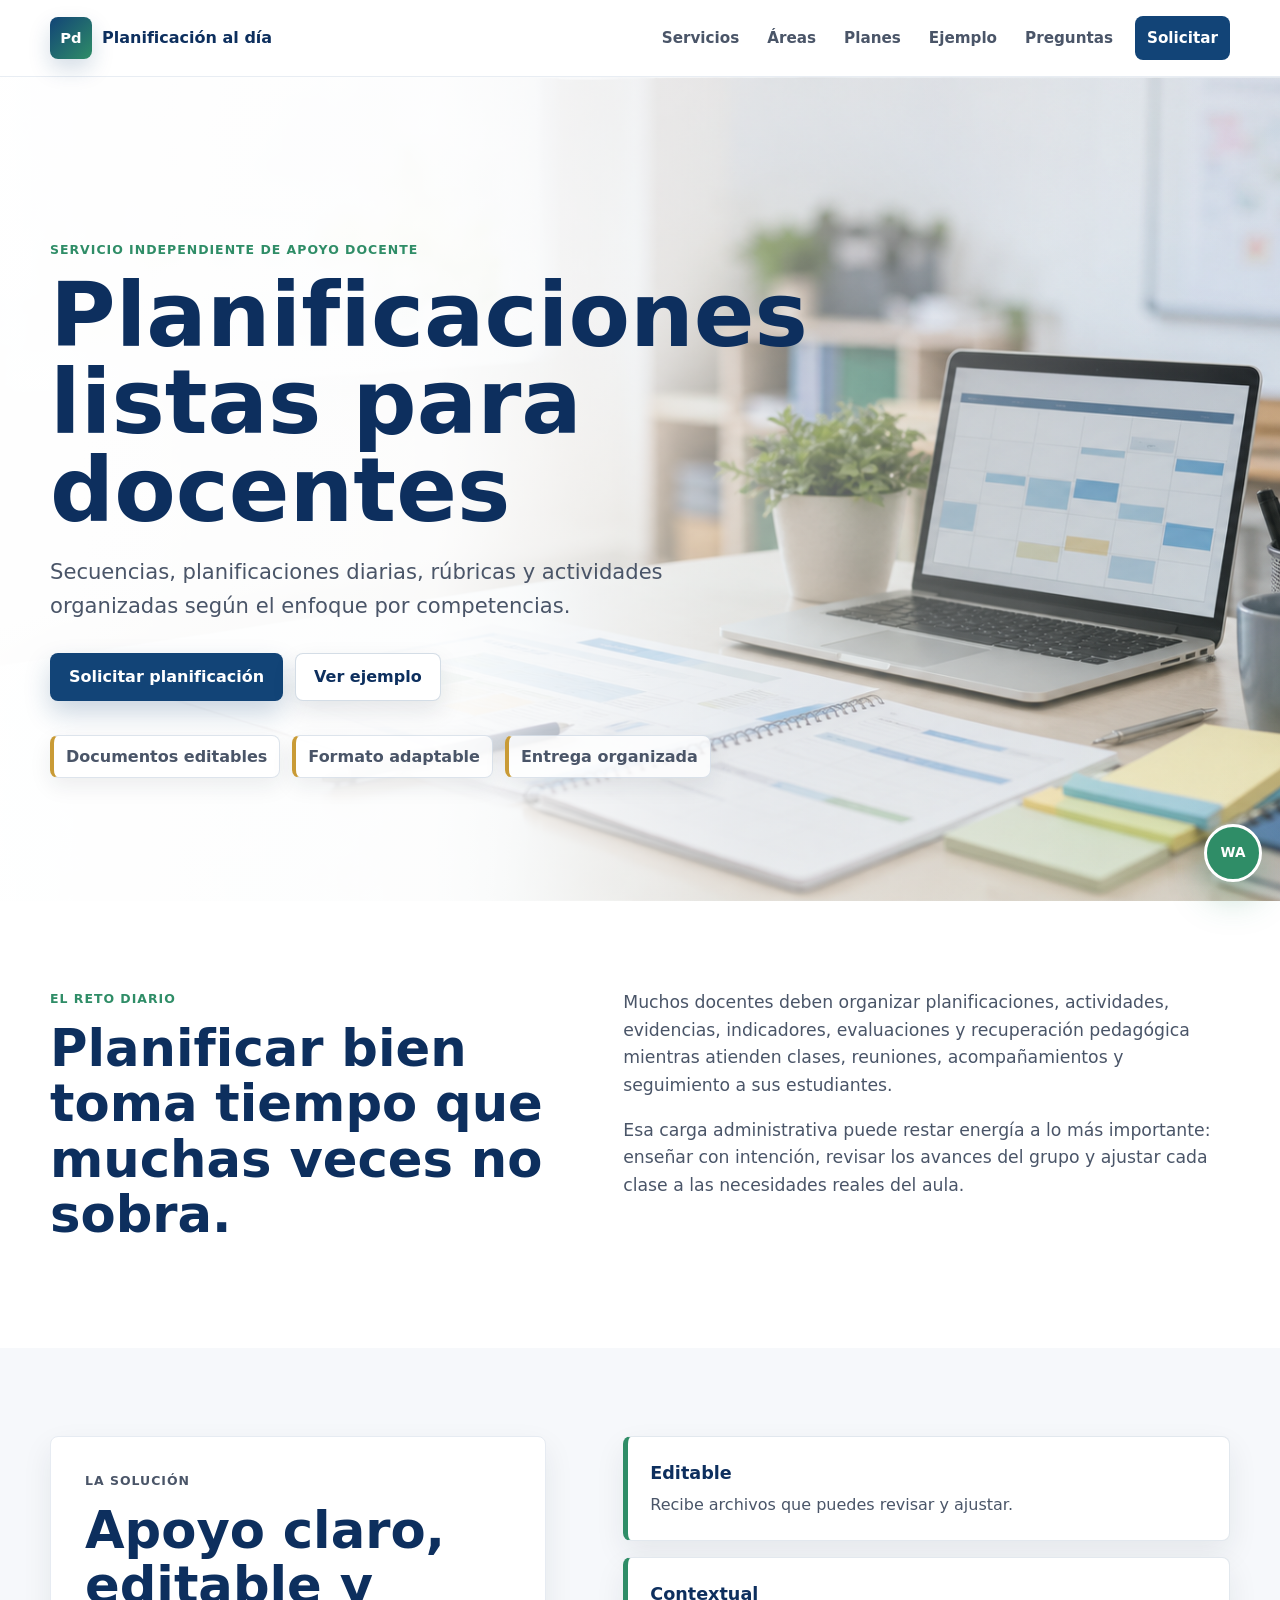
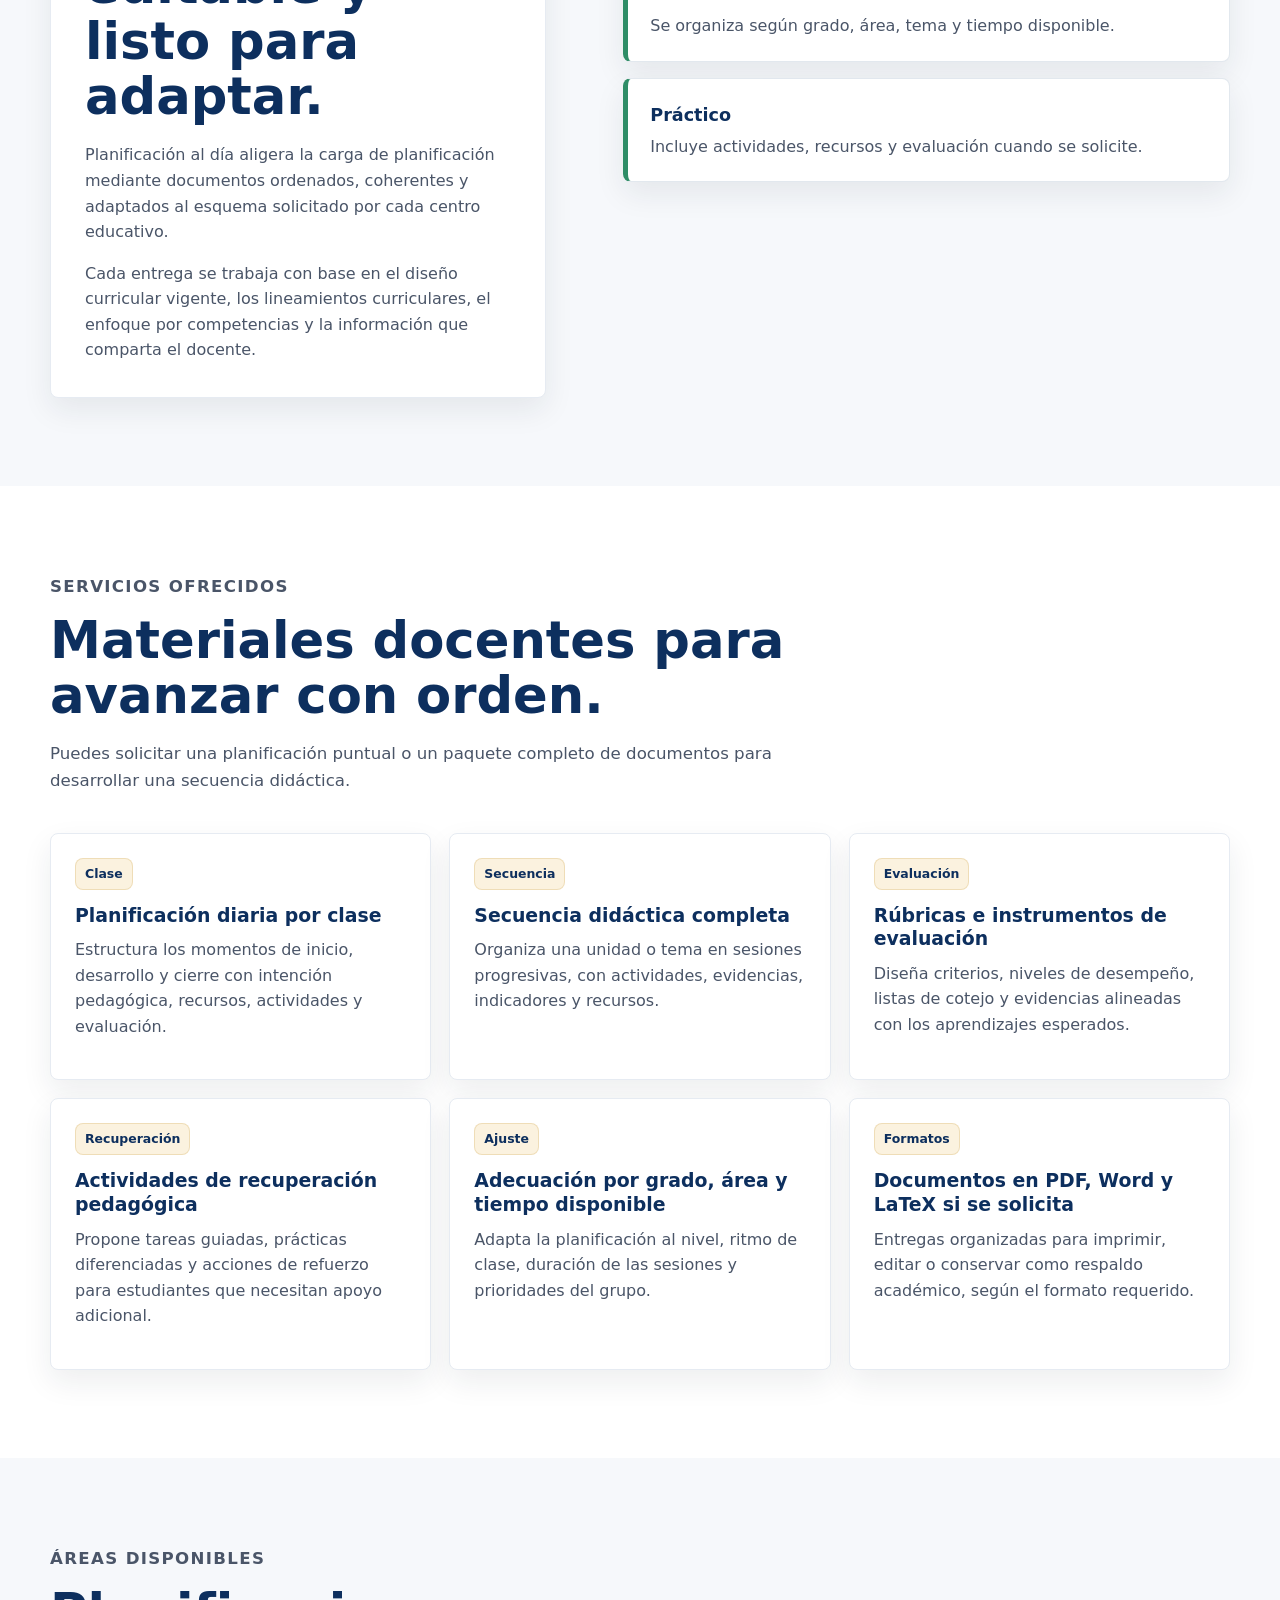
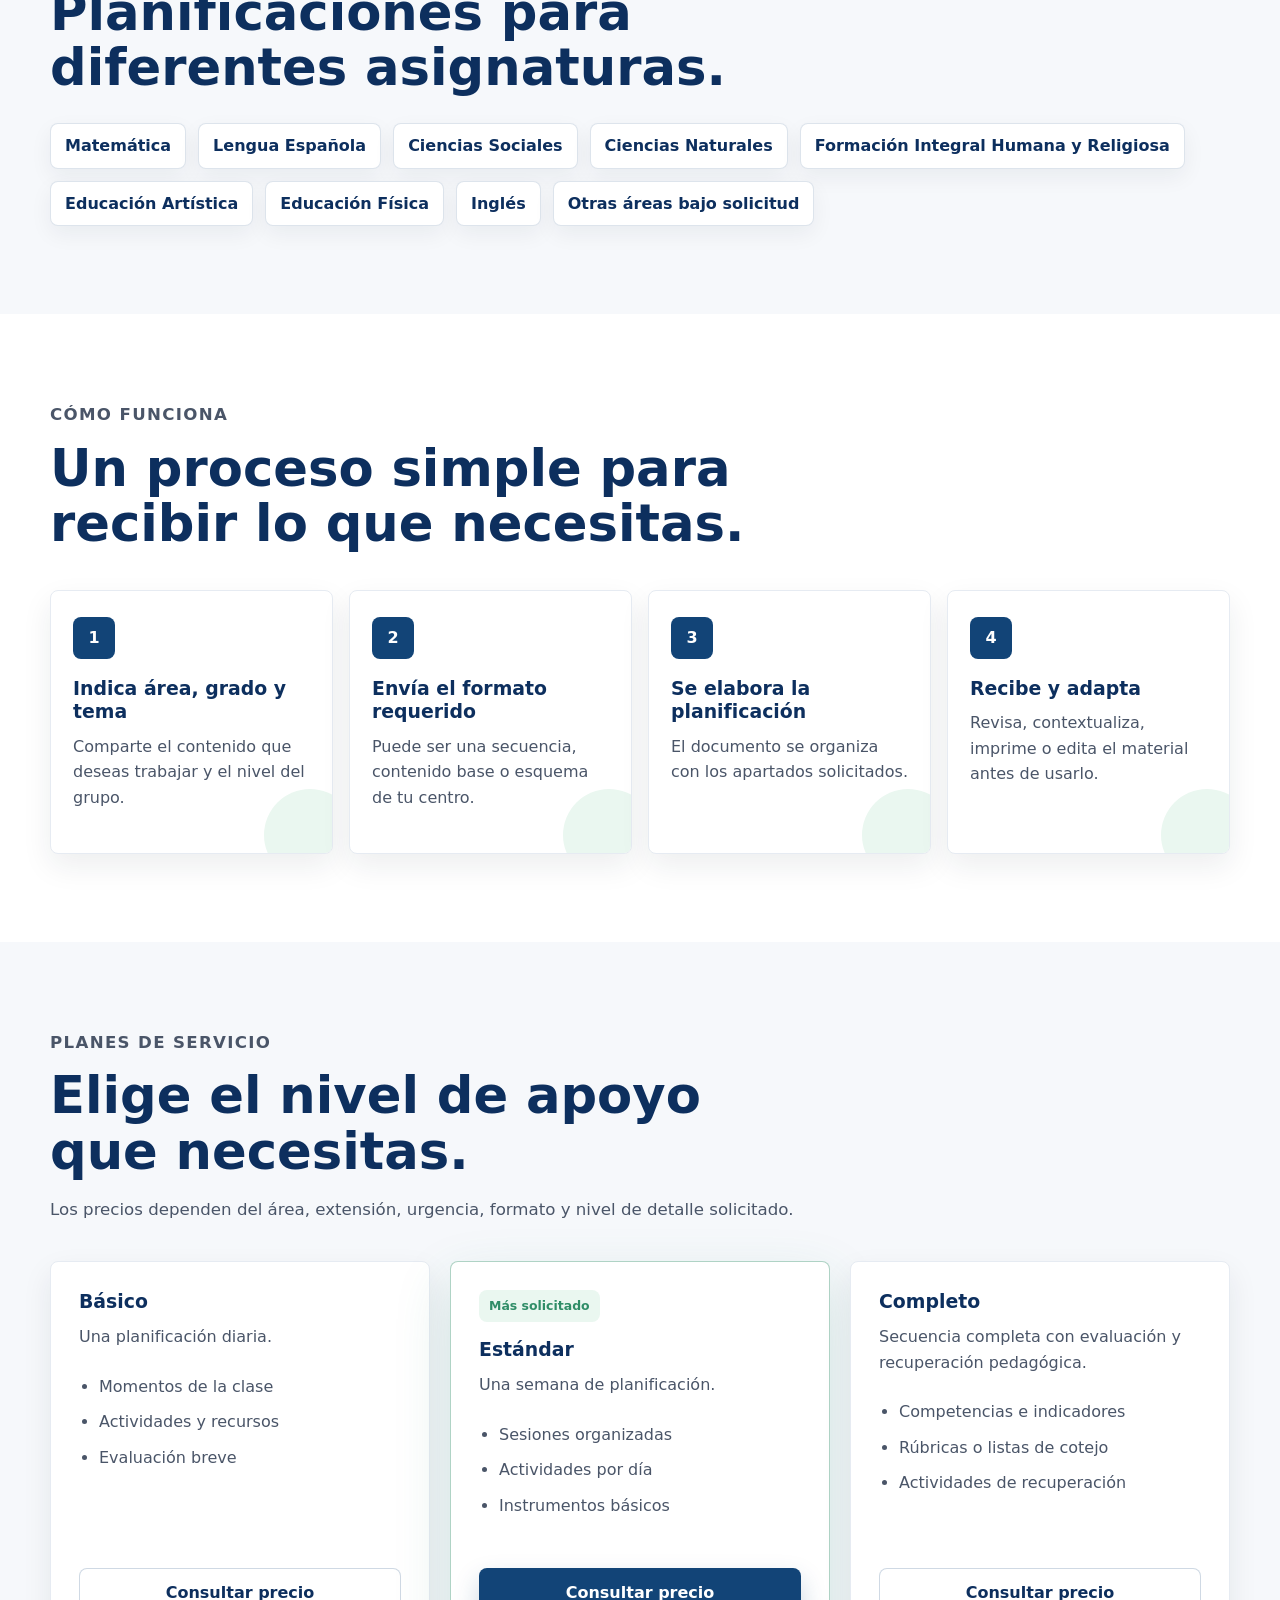
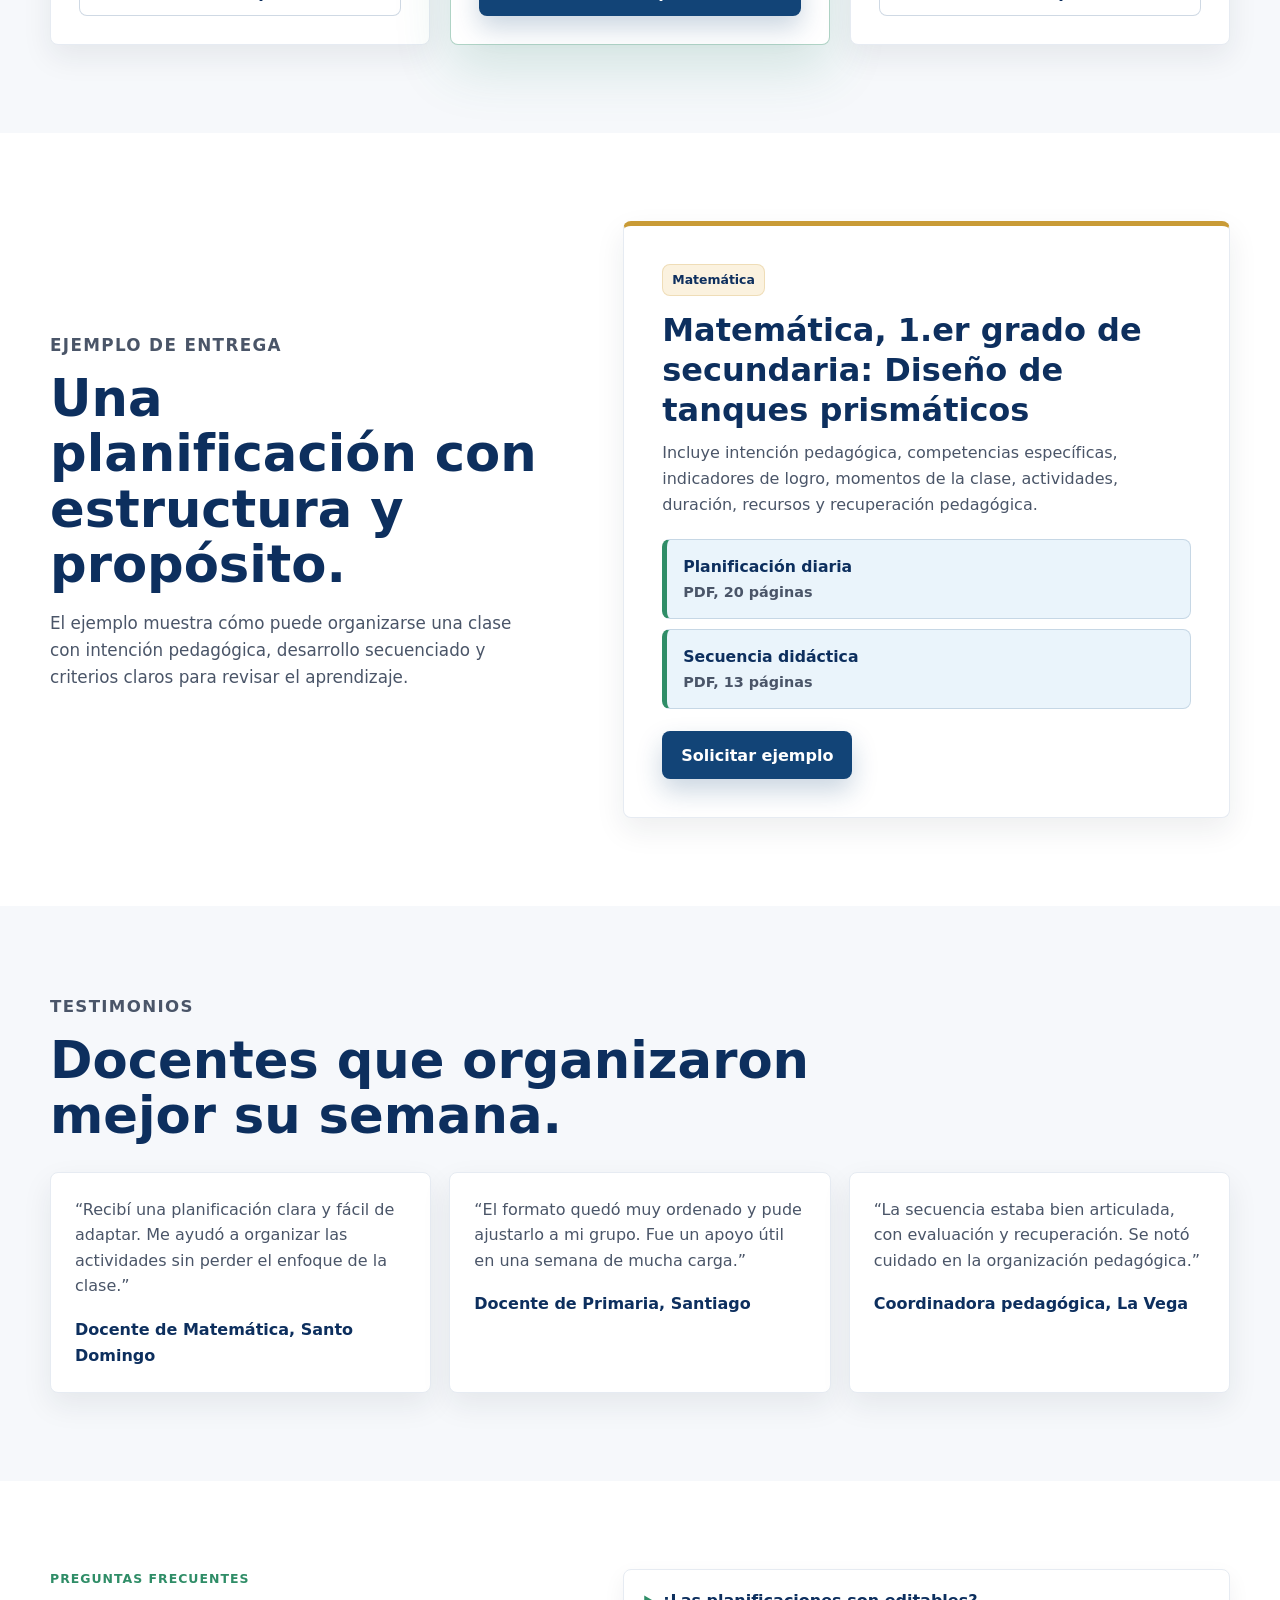
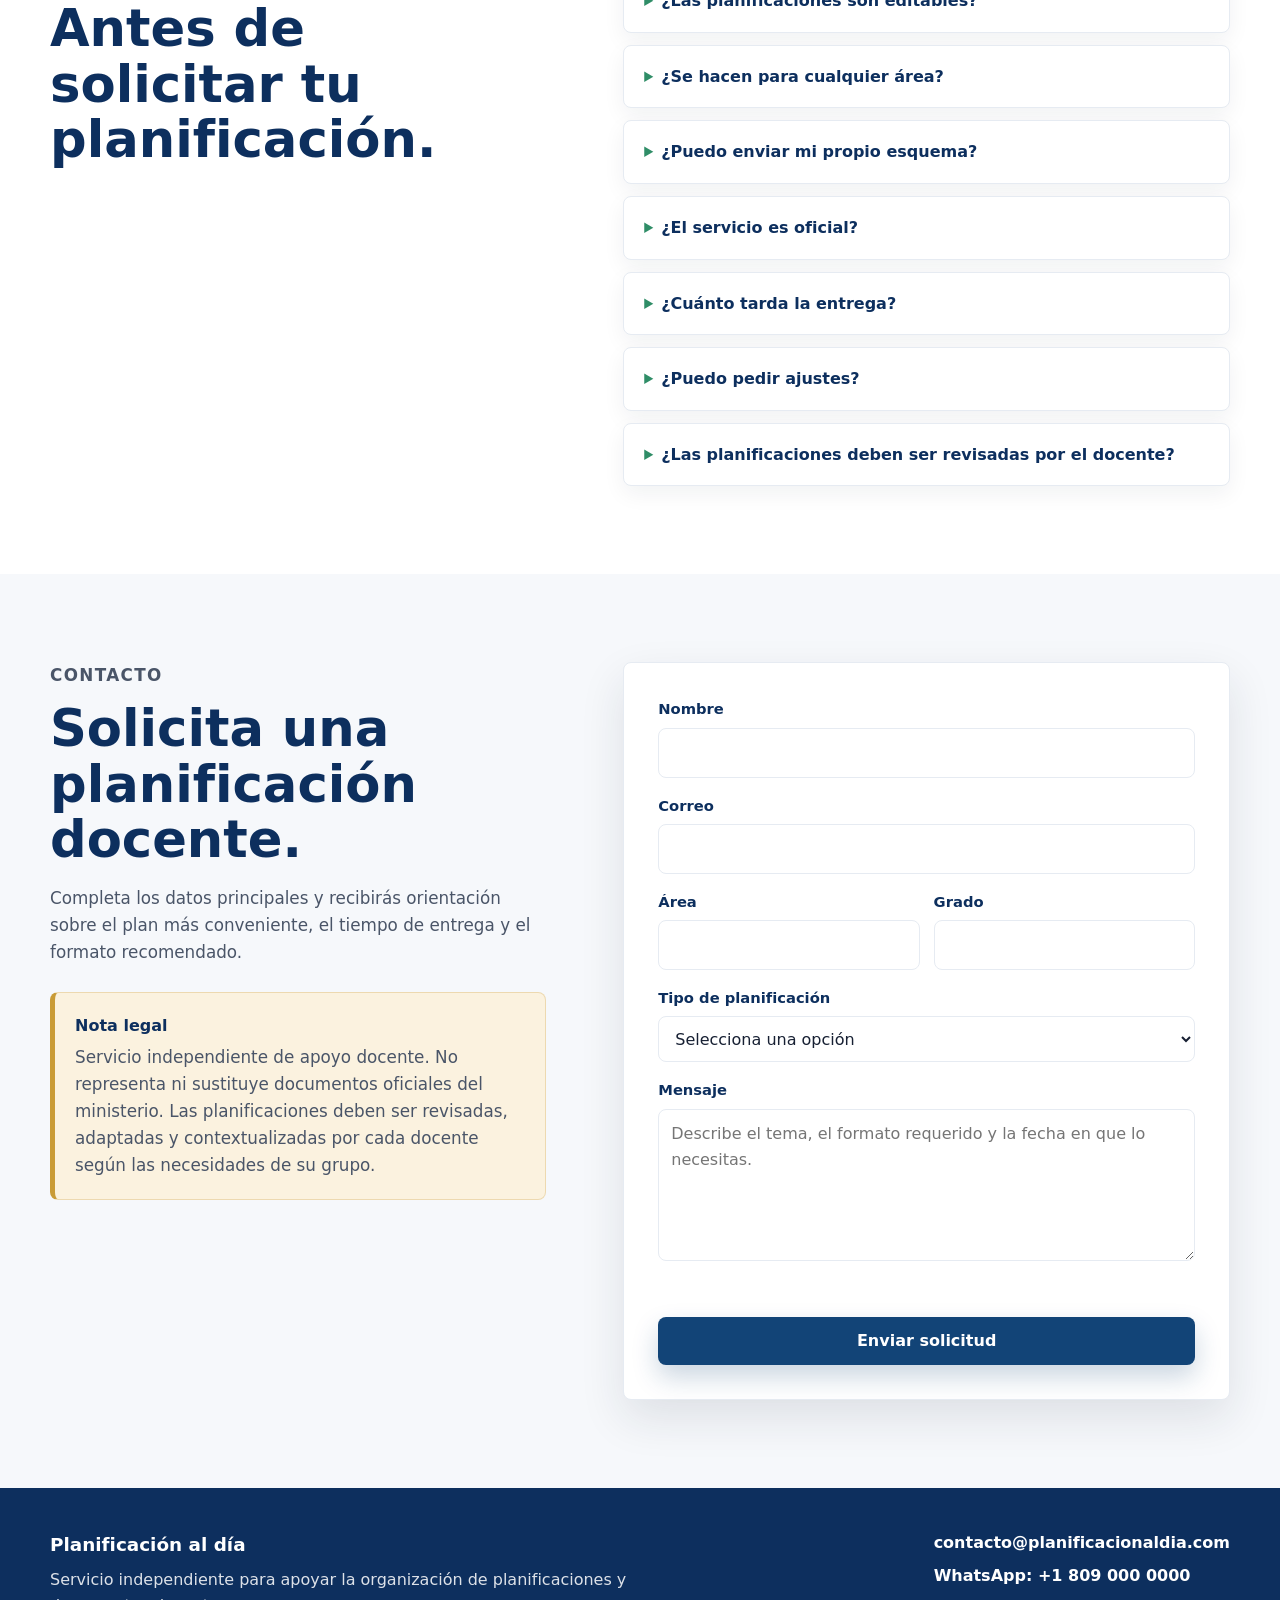
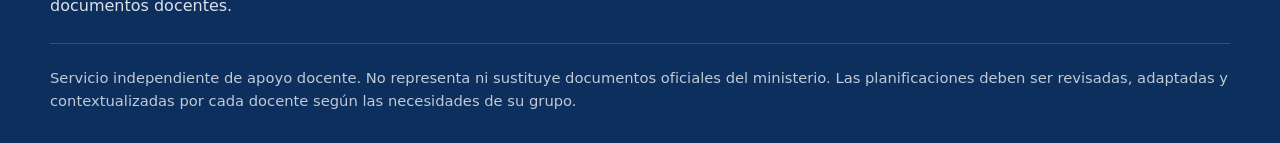
==== commit f5f863f7: "Add files via upload" ====
--- a/index.html
+++ b/index.html
@@ -321,6 +321,28 @@
               logro, momentos de la clase, actividades, duración, recursos y
               recuperación pedagógica.
             </p>
+            <div class="example-downloads" aria-label="PDF de ejemplo">
+              <a
+                class="download-link"
+                href="assets/ejemplos/ejemplo-planificacion-diaria-tanques.pdf"
+                target="_blank"
+                rel="noopener"
+                download
+              >
+                <strong>Planificación diaria</strong>
+                <span>PDF, 20 páginas</span>
+              </a>
+              <a
+                class="download-link"
+                href="assets/ejemplos/ejemplo-secuencia-tanques-prismaticos.pdf"
+                target="_blank"
+                rel="noopener"
+                download
+              >
+                <strong>Secuencia didáctica</strong>
+                <span>PDF, 13 páginas</span>
+              </a>
+            </div>
             <button class="btn btn-primary" type="button" data-prefill-example>
               Solicitar ejemplo
             </button>
--- a/styles.css
+++ b/styles.css
@@ -596,6 +596,41 @@
   font-size: clamp(1.45rem, 3vw, 2rem);
 }
 
+.example-downloads {
+  display: grid;
+  gap: 10px;
+  margin: 22px 0;
+}
+
+.download-link {
+  display: grid;
+  gap: 2px;
+  padding: 14px 16px;
+  color: var(--blue-900);
+  background: var(--blue-100);
+  border: 1px solid rgba(18, 68, 119, 0.16);
+  border-left: 5px solid var(--green-600);
+  border-radius: var(--radius);
+  transition: transform 180ms ease, box-shadow 180ms ease;
+}
+
+.download-link:hover,
+.download-link:focus-visible {
+  transform: translateY(-1px);
+  box-shadow: var(--shadow-soft);
+  outline: none;
+}
+
+.download-link strong {
+  font-size: 0.98rem;
+}
+
+.download-link span {
+  color: var(--gray-700);
+  font-size: 0.9rem;
+  font-weight: 700;
+}
+
 .testimonial-card {
   margin: 0;
   padding: 24px;
